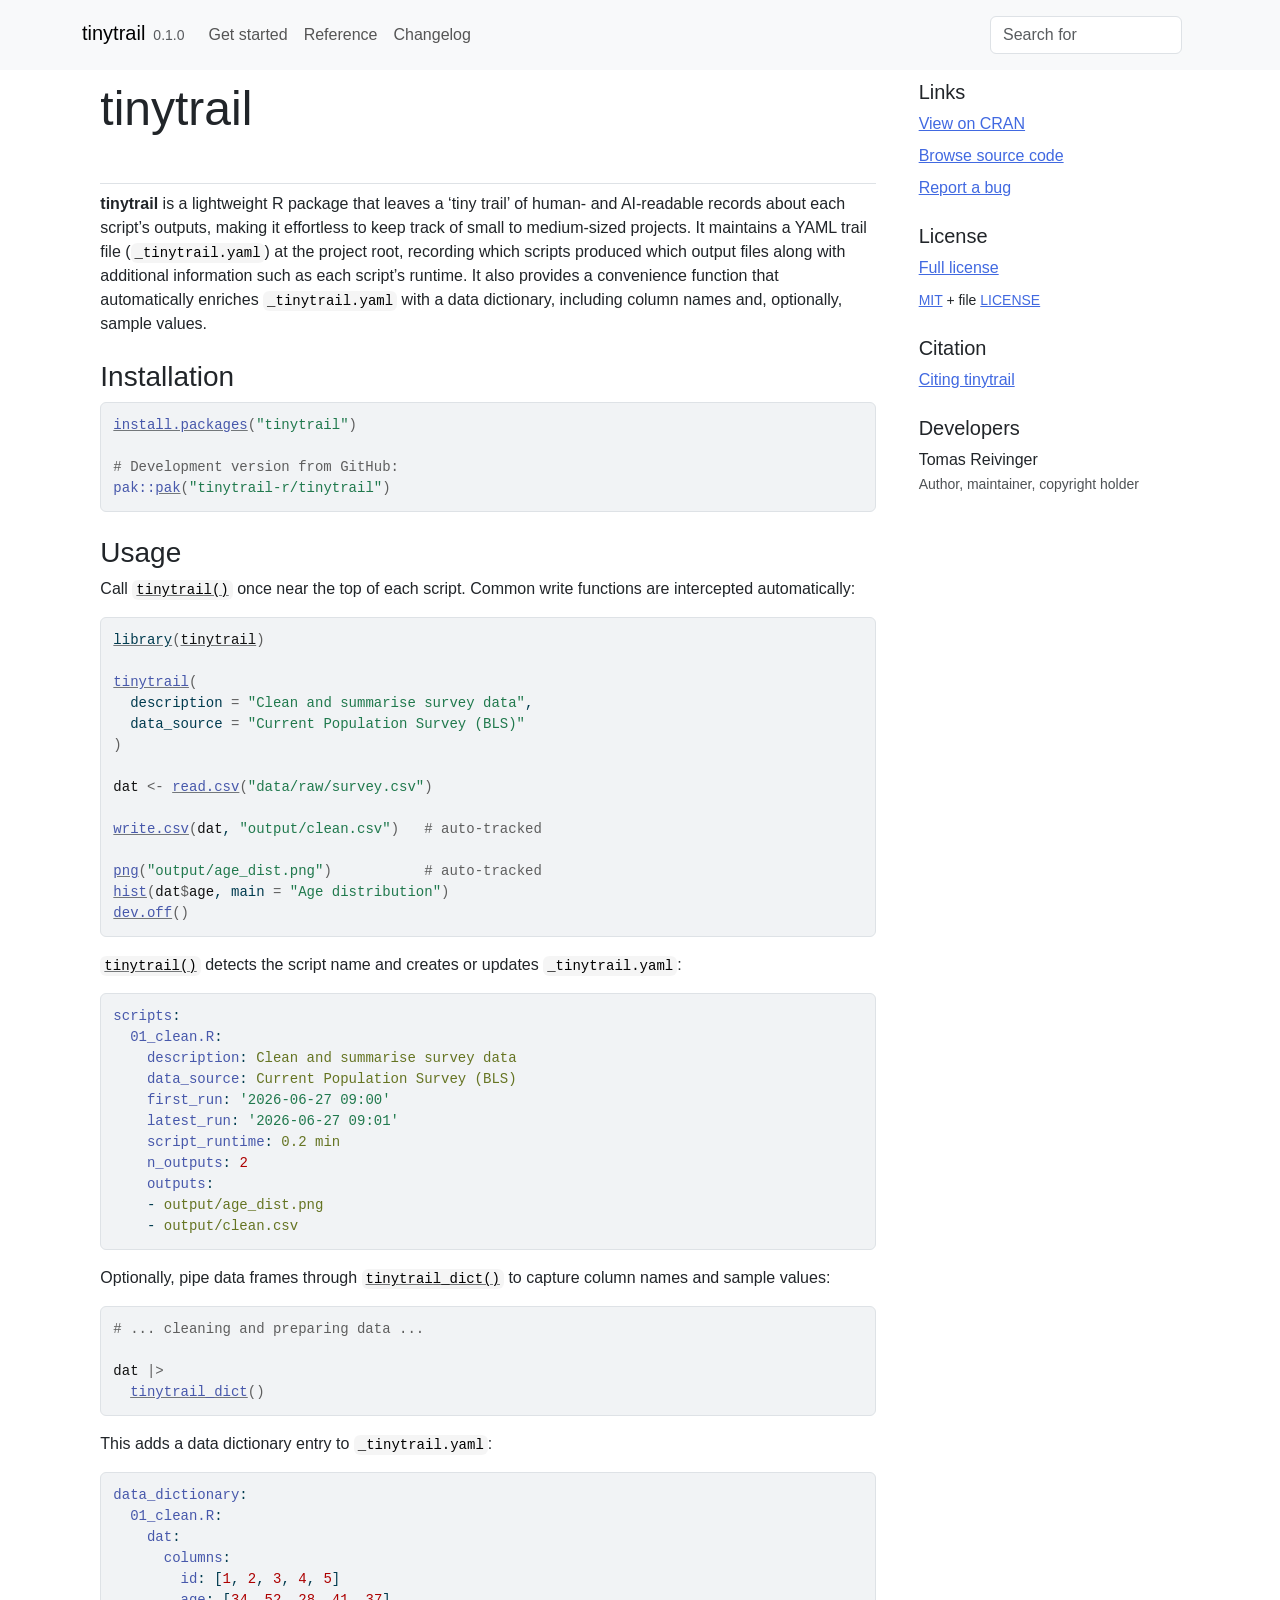
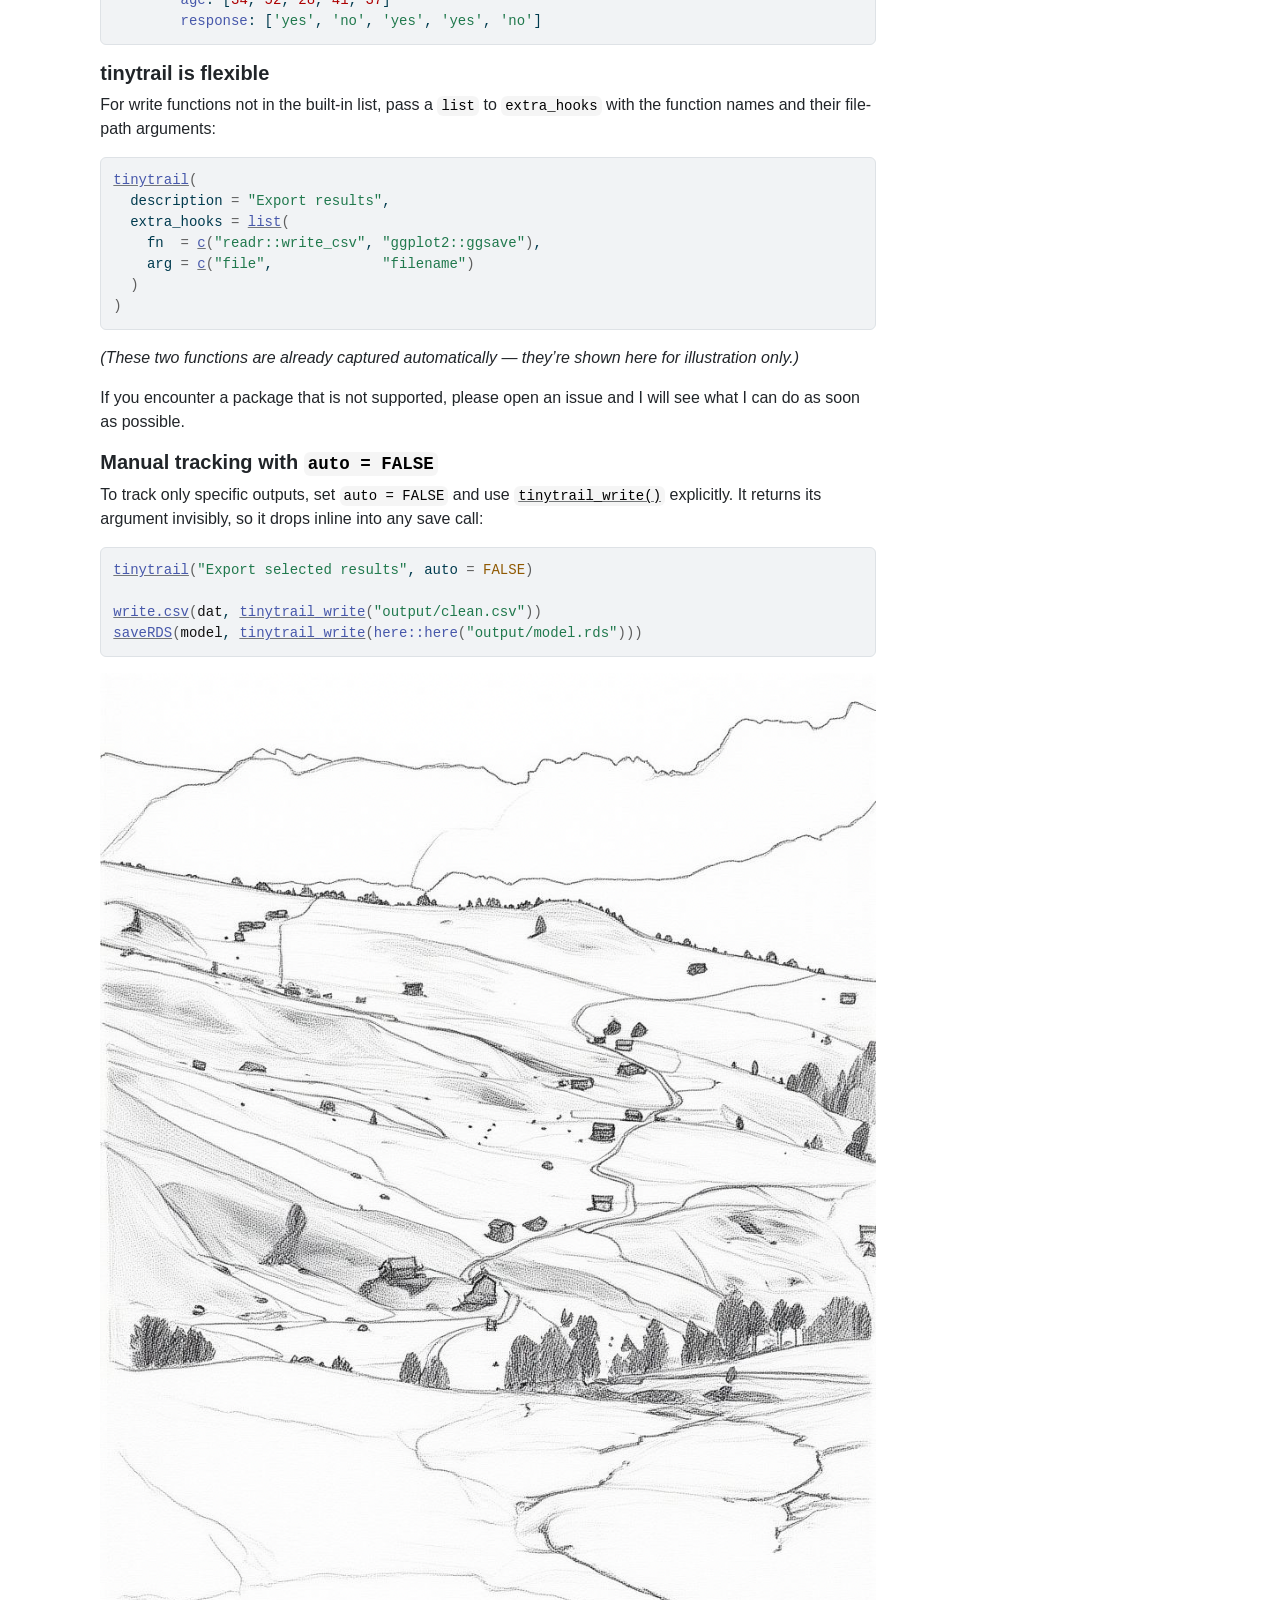
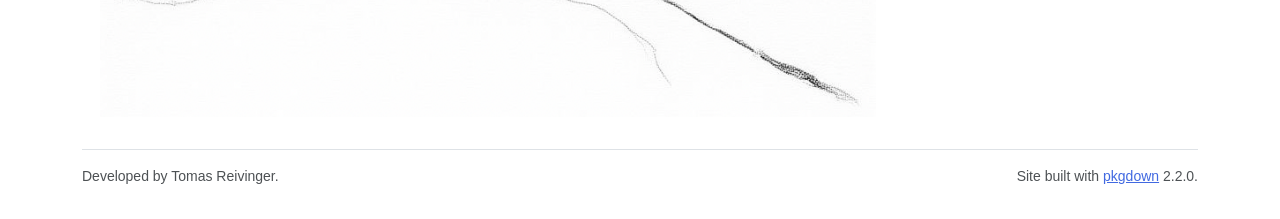
==== index.html @ 233bcb3a "Deploying to gh-pages from @ tinytrail-r/tinytrail@dd37c98207682bc362160672e041e1a75ea6ba52 🚀" ====
<!DOCTYPE html>
<!-- Generated by pkgdown: do not edit by hand --><html lang="en-US">
<head>
<meta http-equiv="Content-Type" content="text/html; charset=UTF-8">
<meta charset="utf-8">
<meta http-equiv="X-UA-Compatible" content="IE=edge">
<meta name="viewport" content="width=device-width, initial-scale=1, shrink-to-fit=no">
<title>Lightweight Auto-Updating Project Tracker and Data Dictionary • tinytrail</title>
<script src="deps/jquery-3.6.0/jquery-3.6.0.min.js"></script><meta name="viewport" content="width=device-width, initial-scale=1, shrink-to-fit=no">
<link href="deps/bootstrap-5.3.8/bootstrap.min.css" rel="stylesheet">
<script src="deps/bootstrap-5.3.8/bootstrap.bundle.min.js"></script><link href="deps/font-awesome-6.5.2/css/all.min.css" rel="stylesheet">
<link href="deps/font-awesome-6.5.2/css/v4-shims.min.css" rel="stylesheet">
<script src="deps/headroom-0.11.0/headroom.min.js"></script><script src="deps/headroom-0.11.0/jQuery.headroom.min.js"></script><script src="deps/bootstrap-toc-1.0.1/bootstrap-toc.min.js"></script><script src="deps/clipboard.js-2.0.11/clipboard.min.js"></script><script src="deps/search-1.0.0/autocomplete.jquery.min.js"></script><script src="deps/search-1.0.0/fuse.min.js"></script><script src="deps/search-1.0.0/mark.min.js"></script><!-- pkgdown --><script src="pkgdown.js"></script><meta property="og:title" content="Lightweight Auto-Updating Project Tracker and Data Dictionary">
<meta name="description" content="Once initialized, the package leaves a tiny trail of human- and AI-readable text that makes it effortless to keep track of small to medium-sized projects. The package is lightweight (hence tiny) and maintains a YAML trail file recording which scripts produced which output files. Call tinytrail() once at the top of each script to record metadata, wrap any save call with tinytrail_write() to log the output path, and optionally use tinytrail_dict() to capture a data dictionary for each input data frame.">
<meta property="og:description" content="Once initialized, the package leaves a tiny trail of human- and AI-readable text that makes it effortless to keep track of small to medium-sized projects. The package is lightweight (hence tiny) and maintains a YAML trail file recording which scripts produced which output files. Call tinytrail() once at the top of each script to record metadata, wrap any save call with tinytrail_write() to log the output path, and optionally use tinytrail_dict() to capture a data dictionary for each input data frame.">
</head>
<body>
    <a href="#main" class="visually-hidden-focusable">Skip to contents</a>


    <nav class="navbar navbar-expand-lg fixed-top bg-body-tertiary" data-bs-theme="light" aria-label="Site navigation"><div class="container">

    <a class="navbar-brand me-2" href="index.html">tinytrail</a>

    <small class="nav-text text-muted me-auto" data-bs-toggle="tooltip" data-bs-placement="bottom" title="">0.1.0</small>


    <button class="navbar-toggler" type="button" data-bs-toggle="collapse" data-bs-target="#navbar" aria-controls="navbar" aria-expanded="false" aria-label="Toggle navigation">
      <span class="navbar-toggler-icon"></span>
    </button>

    <div id="navbar" class="collapse navbar-collapse ms-3">
      <ul class="navbar-nav me-auto">
<li class="nav-item"><a class="nav-link" href="articles/tinytrail.html">Get started</a></li>
<li class="nav-item"><a class="nav-link" href="reference/index.html">Reference</a></li>
<li class="nav-item"><a class="nav-link" href="news/index.html">Changelog</a></li>
      </ul>
<ul class="navbar-nav">
<li class="nav-item"><form class="form-inline" role="search">
 <input class="form-control" type="search" name="search-input" id="search-input" autocomplete="off" aria-label="Search site" placeholder="Search for" data-search-index="search.json">
</form></li>
<li class="nav-item"><a class="external-link nav-link" href="https://github.com/tinytrail-r/tinytrail/" aria-label="GitHub"><span class="fa fab fa-github fa-lg"></span></a></li>
      </ul>
</div>


  </div>
</nav><div class="container template-home">
<div class="row">
  <main id="main" class="col-md-9"><div class="section level1">
<div class="page-header"><h1 id="tinytrail">tinytrail<a class="anchor" aria-label="anchor" href="#tinytrail"></a>
</h1></div>
<p><strong>tinytrail</strong> is a lightweight R package that leaves a ‘tiny trail’ of human- and AI-readable records about each script’s outputs, making it effortless to keep track of small to medium-sized projects. It maintains a YAML trail file (<code>_tinytrail.yaml</code>) at the project root, recording which scripts produced which output files along with additional information such as each script’s runtime. It also provides a convenience function that automatically enriches <code>_tinytrail.yaml</code> with a data dictionary, including column names and, optionally, sample values.</p>
<div class="section level2">
<h2 id="installation">Installation<a class="anchor" aria-label="anchor" href="#installation"></a>
</h2>
<div class="sourceCode" id="cb1"><pre class="downlit sourceCode r">
<code class="sourceCode R"><span><span class="fu"><a href="https://rdrr.io/r/utils/install.packages.html" class="external-link">install.packages</a></span><span class="op">(</span><span class="st">"tinytrail"</span><span class="op">)</span></span>
<span></span>
<span><span class="co"># Development version from GitHub:</span></span>
<span><span class="fu">pak</span><span class="fu">::</span><span class="fu"><a href="https://pak.r-lib.org/reference/pak.html" class="external-link">pak</a></span><span class="op">(</span><span class="st">"tinytrail-r/tinytrail"</span><span class="op">)</span></span></code></pre></div>
</div>
<div class="section level2">
<h2 id="usage">Usage<a class="anchor" aria-label="anchor" href="#usage"></a>
</h2>
<p>Call <code><a href="reference/tinytrail.html">tinytrail()</a></code> once near the top of each script. Common write functions are intercepted automatically:</p>
<div class="sourceCode" id="cb2"><pre class="downlit sourceCode r">
<code class="sourceCode R"><span><span class="kw"><a href="https://rdrr.io/r/base/library.html" class="external-link">library</a></span><span class="op">(</span><span class="va"><a href="https://github.com/tinytrail-r/tinytrail" class="external-link">tinytrail</a></span><span class="op">)</span></span>
<span></span>
<span><span class="fu"><a href="reference/tinytrail.html">tinytrail</a></span><span class="op">(</span></span>
<span>  description <span class="op">=</span> <span class="st">"Clean and summarise survey data"</span>,</span>
<span>  data_source <span class="op">=</span> <span class="st">"Current Population Survey (BLS)"</span></span>
<span><span class="op">)</span></span>
<span></span>
<span><span class="va">dat</span> <span class="op">&lt;-</span> <span class="fu"><a href="https://rdrr.io/r/utils/read.table.html" class="external-link">read.csv</a></span><span class="op">(</span><span class="st">"data/raw/survey.csv"</span><span class="op">)</span></span>
<span></span>
<span><span class="fu"><a href="https://rdrr.io/r/utils/write.table.html" class="external-link">write.csv</a></span><span class="op">(</span><span class="va">dat</span>, <span class="st">"output/clean.csv"</span><span class="op">)</span>   <span class="co"># auto-tracked</span></span>
<span></span>
<span><span class="fu"><a href="https://rdrr.io/r/grDevices/png.html" class="external-link">png</a></span><span class="op">(</span><span class="st">"output/age_dist.png"</span><span class="op">)</span>           <span class="co"># auto-tracked</span></span>
<span><span class="fu"><a href="https://rdrr.io/r/graphics/hist.html" class="external-link">hist</a></span><span class="op">(</span><span class="va">dat</span><span class="op">$</span><span class="va">age</span>, main <span class="op">=</span> <span class="st">"Age distribution"</span><span class="op">)</span></span>
<span><span class="fu"><a href="https://rdrr.io/r/grDevices/dev.html" class="external-link">dev.off</a></span><span class="op">(</span><span class="op">)</span></span></code></pre></div>
<p><code><a href="reference/tinytrail.html">tinytrail()</a></code> detects the script name and creates or updates <code>_tinytrail.yaml</code>:</p>
<div class="sourceCode" id="cb3"><pre class="sourceCode yaml"><code class="sourceCode yaml"><span id="cb3-1"><a href="#cb3-1" tabindex="-1"></a><span class="fu">scripts</span><span class="kw">:</span></span>
<span id="cb3-2"><a href="#cb3-2" tabindex="-1"></a><span class="at">  </span><span class="fu">01_clean.R</span><span class="kw">:</span></span>
<span id="cb3-3"><a href="#cb3-3" tabindex="-1"></a><span class="at">    </span><span class="fu">description</span><span class="kw">:</span><span class="at"> Clean and summarise survey data</span></span>
<span id="cb3-4"><a href="#cb3-4" tabindex="-1"></a><span class="at">    </span><span class="fu">data_source</span><span class="kw">:</span><span class="at"> Current Population Survey (BLS)</span></span>
<span id="cb3-5"><a href="#cb3-5" tabindex="-1"></a><span class="at">    </span><span class="fu">first_run</span><span class="kw">:</span><span class="at"> </span><span class="st">'2026-06-27 09:00'</span></span>
<span id="cb3-6"><a href="#cb3-6" tabindex="-1"></a><span class="at">    </span><span class="fu">latest_run</span><span class="kw">:</span><span class="at"> </span><span class="st">'2026-06-27 09:01'</span></span>
<span id="cb3-7"><a href="#cb3-7" tabindex="-1"></a><span class="at">    </span><span class="fu">script_runtime</span><span class="kw">:</span><span class="at"> 0.2 min</span></span>
<span id="cb3-8"><a href="#cb3-8" tabindex="-1"></a><span class="at">    </span><span class="fu">n_outputs</span><span class="kw">:</span><span class="at"> </span><span class="dv">2</span></span>
<span id="cb3-9"><a href="#cb3-9" tabindex="-1"></a><span class="at">    </span><span class="fu">outputs</span><span class="kw">:</span></span>
<span id="cb3-10"><a href="#cb3-10" tabindex="-1"></a><span class="at">    </span><span class="kw">-</span><span class="at"> output/age_dist.png</span></span>
<span id="cb3-11"><a href="#cb3-11" tabindex="-1"></a><span class="at">    </span><span class="kw">-</span><span class="at"> output/clean.csv</span></span></code></pre></div>
<p>Optionally, pipe data frames through <code><a href="reference/tinytrail_dict.html">tinytrail_dict()</a></code> to capture column names and sample values:</p>
<div class="sourceCode" id="cb4"><pre class="downlit sourceCode r">
<code class="sourceCode R"><span><span class="co"># ... cleaning and preparing data ...</span></span>
<span></span>
<span><span class="va">dat</span> <span class="op">|&gt;</span></span>
<span>  <span class="fu"><a href="reference/tinytrail_dict.html">tinytrail_dict</a></span><span class="op">(</span><span class="op">)</span></span></code></pre></div>
<p>This adds a data dictionary entry to <code>_tinytrail.yaml</code>:</p>
<div class="sourceCode" id="cb5"><pre class="sourceCode yaml"><code class="sourceCode yaml"><span id="cb5-1"><a href="#cb5-1" tabindex="-1"></a><span class="fu">data_dictionary</span><span class="kw">:</span></span>
<span id="cb5-2"><a href="#cb5-2" tabindex="-1"></a><span class="at">  </span><span class="fu">01_clean.R</span><span class="kw">:</span></span>
<span id="cb5-3"><a href="#cb5-3" tabindex="-1"></a><span class="at">    </span><span class="fu">dat</span><span class="kw">:</span></span>
<span id="cb5-4"><a href="#cb5-4" tabindex="-1"></a><span class="at">      </span><span class="fu">columns</span><span class="kw">:</span></span>
<span id="cb5-5"><a href="#cb5-5" tabindex="-1"></a><span class="at">        </span><span class="fu">id</span><span class="kw">:</span><span class="at"> </span><span class="kw">[</span><span class="dv">1</span><span class="kw">,</span><span class="at"> </span><span class="dv">2</span><span class="kw">,</span><span class="at"> </span><span class="dv">3</span><span class="kw">,</span><span class="at"> </span><span class="dv">4</span><span class="kw">,</span><span class="at"> </span><span class="dv">5</span><span class="kw">]</span></span>
<span id="cb5-6"><a href="#cb5-6" tabindex="-1"></a><span class="at">        </span><span class="fu">age</span><span class="kw">:</span><span class="at"> </span><span class="kw">[</span><span class="dv">34</span><span class="kw">,</span><span class="at"> </span><span class="dv">52</span><span class="kw">,</span><span class="at"> </span><span class="dv">28</span><span class="kw">,</span><span class="at"> </span><span class="dv">41</span><span class="kw">,</span><span class="at"> </span><span class="dv">37</span><span class="kw">]</span></span>
<span id="cb5-7"><a href="#cb5-7" tabindex="-1"></a><span class="at">        </span><span class="fu">response</span><span class="kw">:</span><span class="at"> </span><span class="kw">[</span><span class="st">'yes'</span><span class="kw">,</span><span class="at"> </span><span class="st">'no'</span><span class="kw">,</span><span class="at"> </span><span class="st">'yes'</span><span class="kw">,</span><span class="at"> </span><span class="st">'yes'</span><span class="kw">,</span><span class="at"> </span><span class="st">'no'</span><span class="kw">]</span></span></code></pre></div>
<div class="section level3">
<h3 id="tinytrail-is-flexible">tinytrail is flexible<a class="anchor" aria-label="anchor" href="#tinytrail-is-flexible"></a>
</h3>
<p>For write functions not in the built-in list, pass a <code>list</code> to <code>extra_hooks</code> with the function names and their file-path arguments:</p>
<div class="sourceCode" id="cb6"><pre class="downlit sourceCode r">
<code class="sourceCode R"><span><span class="fu"><a href="reference/tinytrail.html">tinytrail</a></span><span class="op">(</span></span>
<span>  description <span class="op">=</span> <span class="st">"Export results"</span>,</span>
<span>  extra_hooks <span class="op">=</span> <span class="fu"><a href="https://rdrr.io/r/base/list.html" class="external-link">list</a></span><span class="op">(</span></span>
<span>    fn  <span class="op">=</span> <span class="fu"><a href="https://rdrr.io/r/base/c.html" class="external-link">c</a></span><span class="op">(</span><span class="st">"readr::write_csv"</span>, <span class="st">"ggplot2::ggsave"</span><span class="op">)</span>,</span>
<span>    arg <span class="op">=</span> <span class="fu"><a href="https://rdrr.io/r/base/c.html" class="external-link">c</a></span><span class="op">(</span><span class="st">"file"</span>,             <span class="st">"filename"</span><span class="op">)</span></span>
<span>  <span class="op">)</span></span>
<span><span class="op">)</span></span></code></pre></div>
<p><em>(These two functions are already captured automatically — they’re shown here for illustration only.)</em></p>
<p>If you encounter a package that is not supported, please open an issue and I will see what I can do as soon as possible.</p>
</div>
<div class="section level3">
<h3 id="manual-tracking-with-auto--false">Manual tracking with <code>auto = FALSE</code>
<a class="anchor" aria-label="anchor" href="#manual-tracking-with-auto--false"></a>
</h3>
<p>To track only specific outputs, set <code>auto = FALSE</code> and use <code><a href="reference/tinytrail_write.html">tinytrail_write()</a></code> explicitly. It returns its argument invisibly, so it drops inline into any save call:</p>
<div class="sourceCode" id="cb7"><pre class="downlit sourceCode r">
<code class="sourceCode R"><span><span class="fu"><a href="reference/tinytrail.html">tinytrail</a></span><span class="op">(</span><span class="st">"Export selected results"</span>, auto <span class="op">=</span> <span class="cn">FALSE</span><span class="op">)</span></span>
<span></span>
<span><span class="fu"><a href="https://rdrr.io/r/utils/write.table.html" class="external-link">write.csv</a></span><span class="op">(</span><span class="va">dat</span>, <span class="fu"><a href="reference/tinytrail_write.html">tinytrail_write</a></span><span class="op">(</span><span class="st">"output/clean.csv"</span><span class="op">)</span><span class="op">)</span></span>
<span><span class="fu"><a href="https://rdrr.io/r/base/readRDS.html" class="external-link">saveRDS</a></span><span class="op">(</span><span class="va">model</span>, <span class="fu"><a href="reference/tinytrail_write.html">tinytrail_write</a></span><span class="op">(</span><span class="fu">here</span><span class="fu">::</span><span class="fu">here</span><span class="op">(</span><span class="st">"output/model.rds"</span><span class="op">)</span><span class="op">)</span><span class="op">)</span></span></code></pre></div>
<p><img src="reference/figures/trail_sketch.png" width="100%" alt="A pencil sketch of an alpine landscape with winding trails"></p>
</div>
</div>
</div>
  </main><aside class="col-md-3"><div class="links">
<h2 data-toc-skip>Links</h2>
<ul class="list-unstyled">
<li><a href="https://cloud.r-project.org/package=tinytrail" class="external-link">View on CRAN</a></li>
<li><a href="https://github.com/tinytrail-r/tinytrail/" class="external-link">Browse source code</a></li>
<li><a href="https://github.com/tinytrail-r/tinytrail/issues" class="external-link">Report a bug</a></li>
</ul>
</div>

<div class="license">
<h2 data-toc-skip>License</h2>
<ul class="list-unstyled">
<li><a href="LICENSE.html">Full license</a></li>
<li><small><a href="https://opensource.org/licenses/mit-license.php" class="external-link">MIT</a> + file <a href="LICENSE-text.html">LICENSE</a></small></li>
</ul>
</div>


<div class="citation">
<h2 data-toc-skip>Citation</h2>
<ul class="list-unstyled">
<li><a href="authors.html#citation">Citing tinytrail</a></li>
</ul>
</div>

<div class="developers">
<h2 data-toc-skip>Developers</h2>
<ul class="list-unstyled">
<li>Tomas Reivinger <br><small class="roles"> Author, maintainer, copyright holder </small>   </li>
</ul>
</div>



  </aside>
</div>


    <footer><div class="pkgdown-footer-left">
  <p>Developed by Tomas Reivinger.</p>
</div>

<div class="pkgdown-footer-right">
  <p>Site built with <a href="https://pkgdown.r-lib.org/" class="external-link">pkgdown</a> 2.2.0.</p>
</div>

    </footer>
</div>





  </body>
</html>
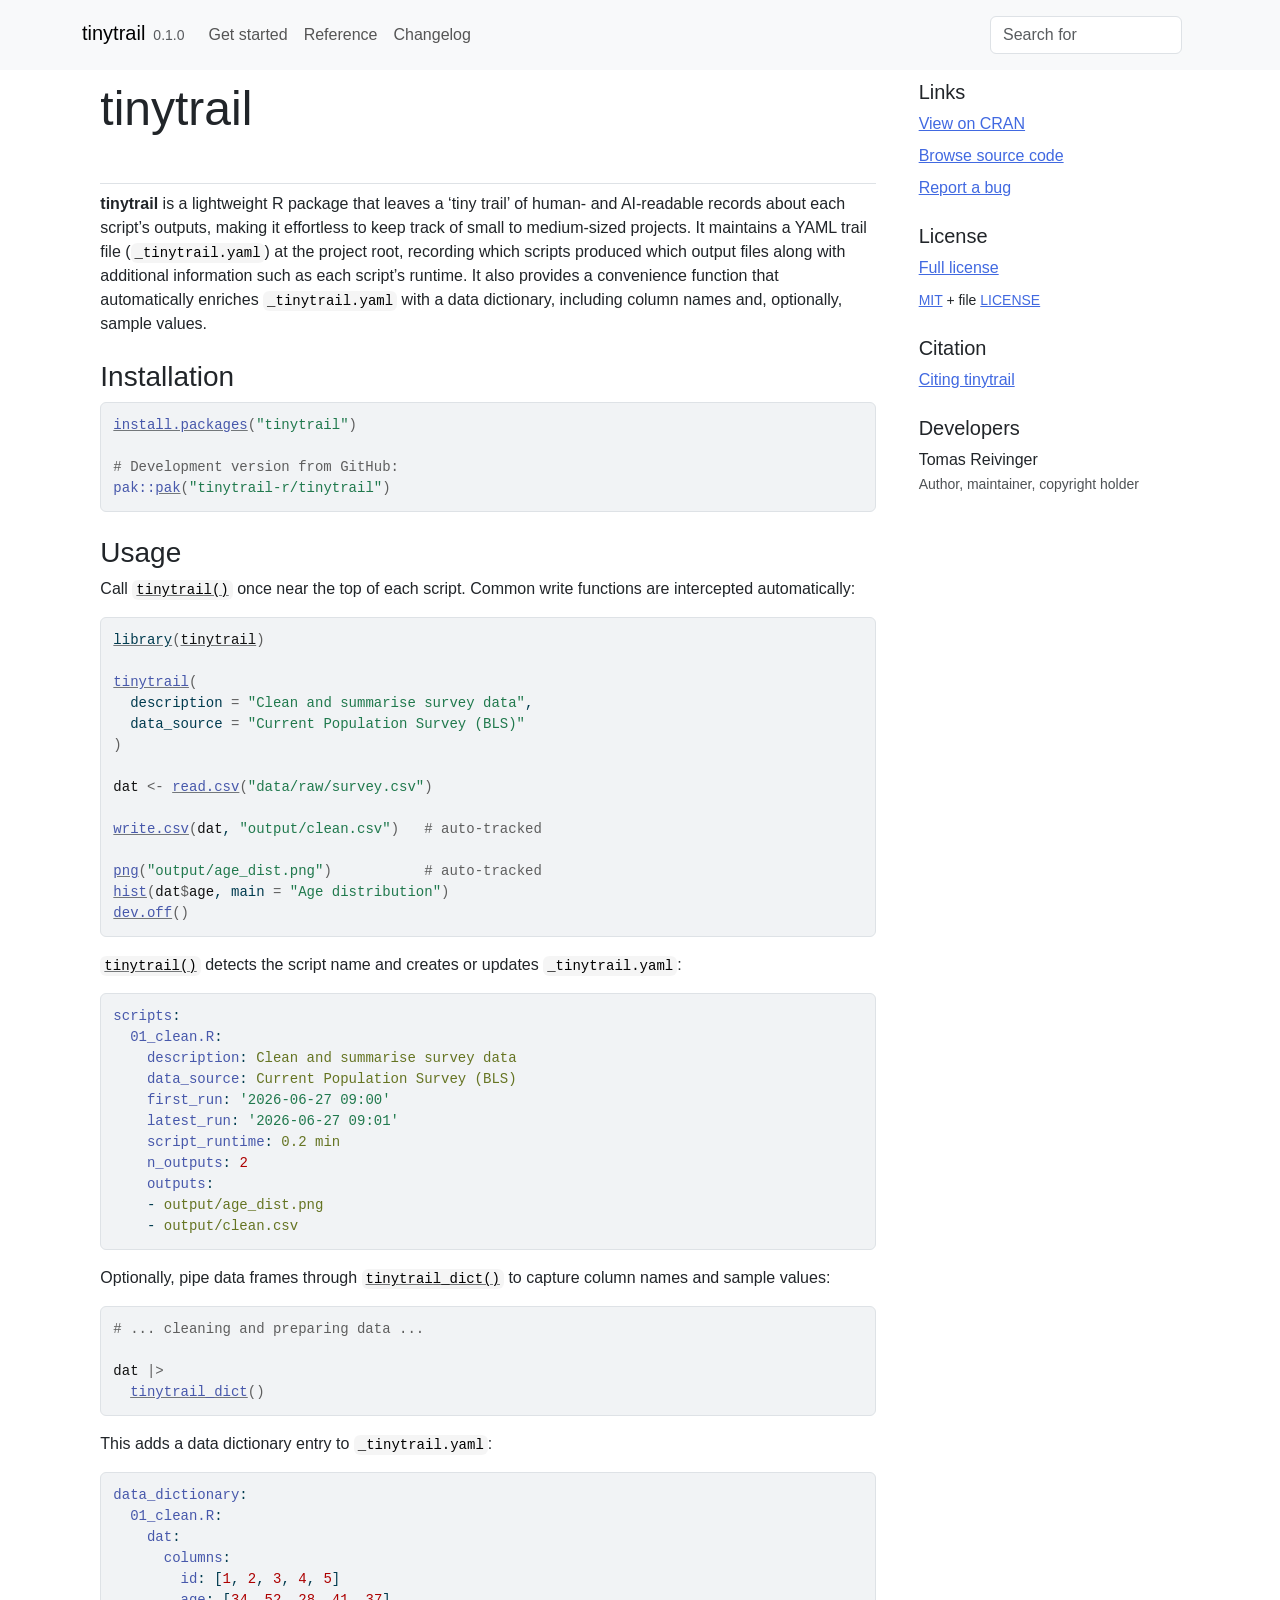
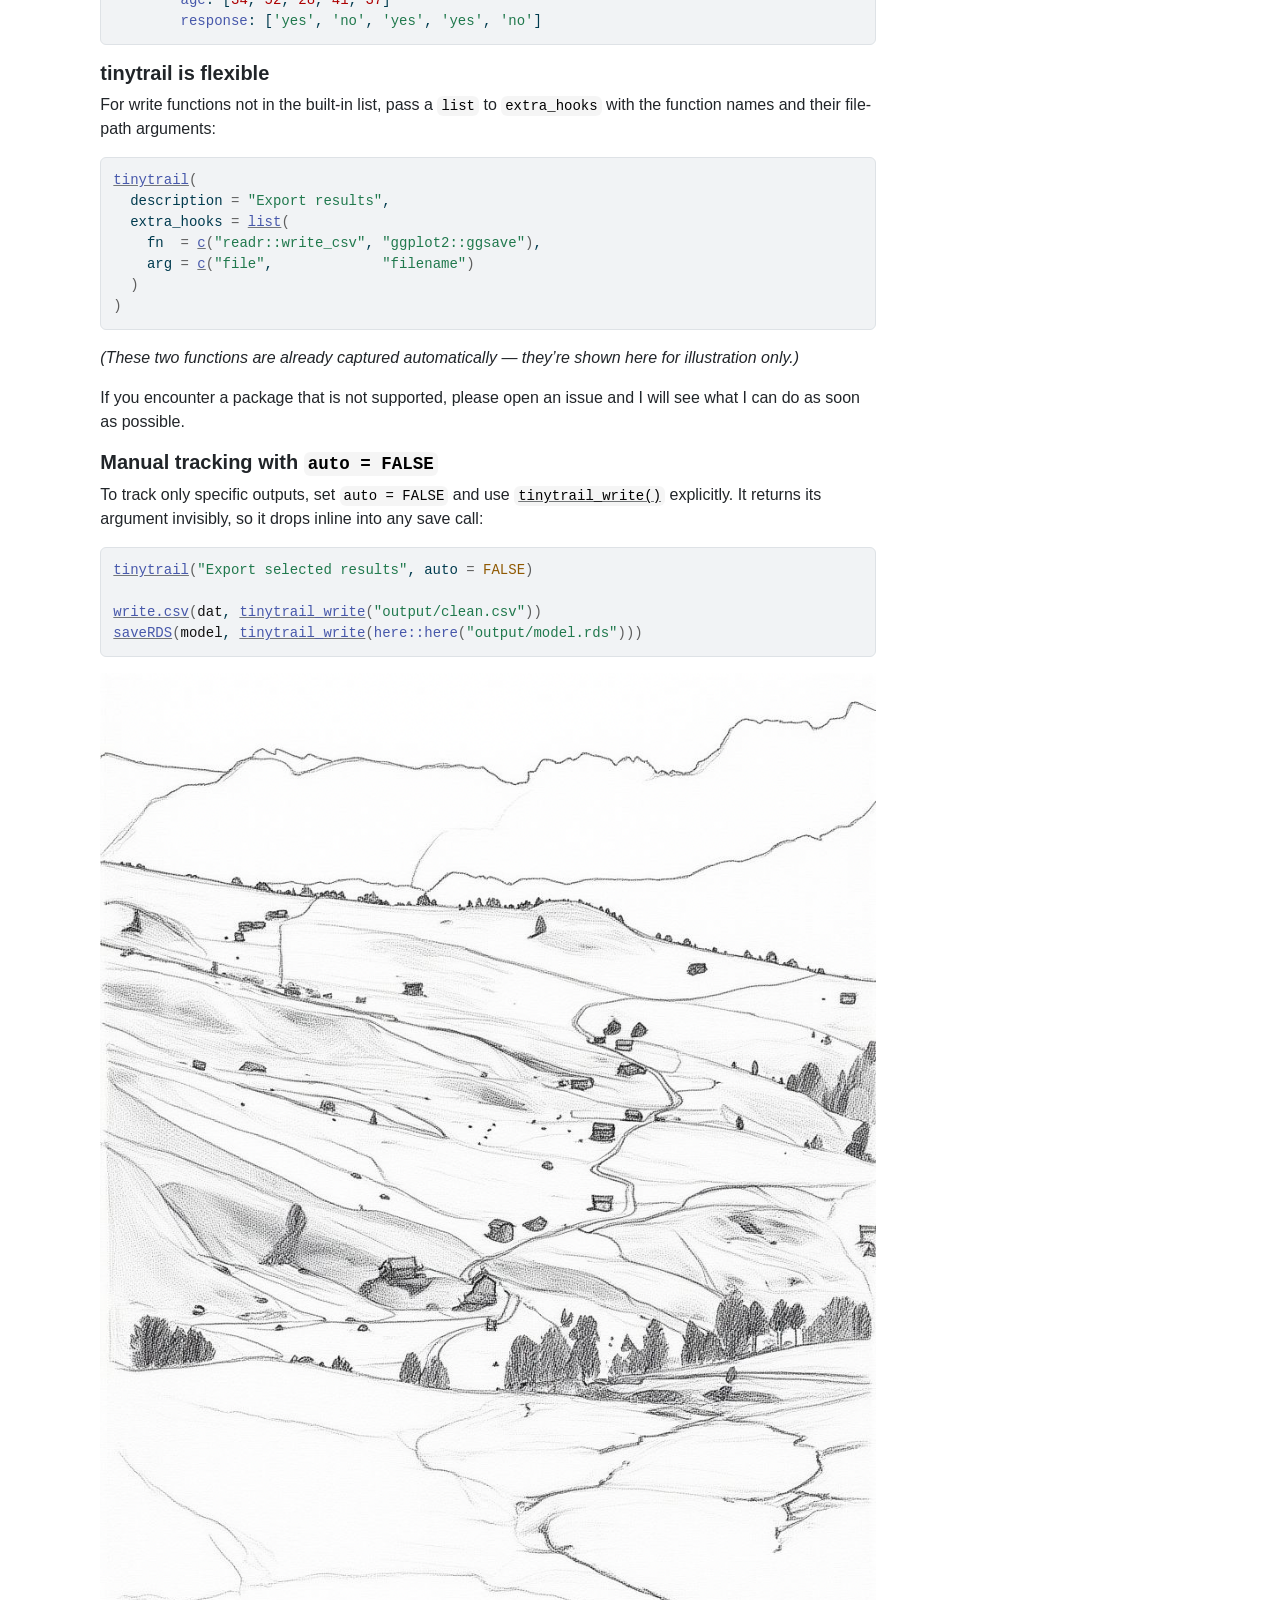
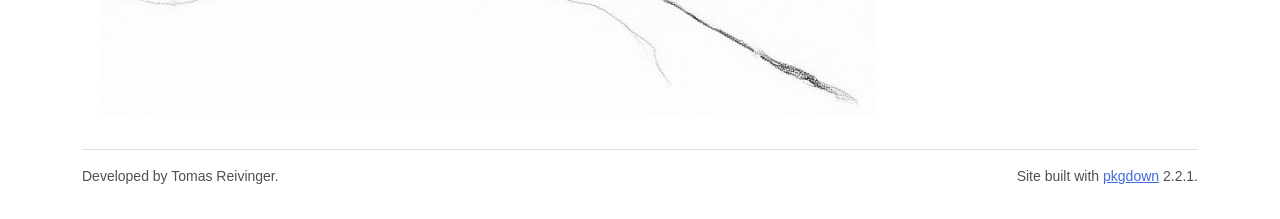
==== commit c68fc557: "Deploying to gh-pages from @ tinytrail-r/tinytrail@3bf5b1a77306041af62da0eb7f236493e9c8a2f3 🚀" ====
--- a/index.html
+++ b/index.html
@@ -177,7 +177,7 @@
 </div>
 
 <div class="pkgdown-footer-right">
-  <p>Site built with <a href="https://pkgdown.r-lib.org/" class="external-link">pkgdown</a> 2.2.0.</p>
+  <p>Site built with <a href="https://pkgdown.r-lib.org/" class="external-link">pkgdown</a> 2.2.1.</p>
 </div>
 
     </footer>
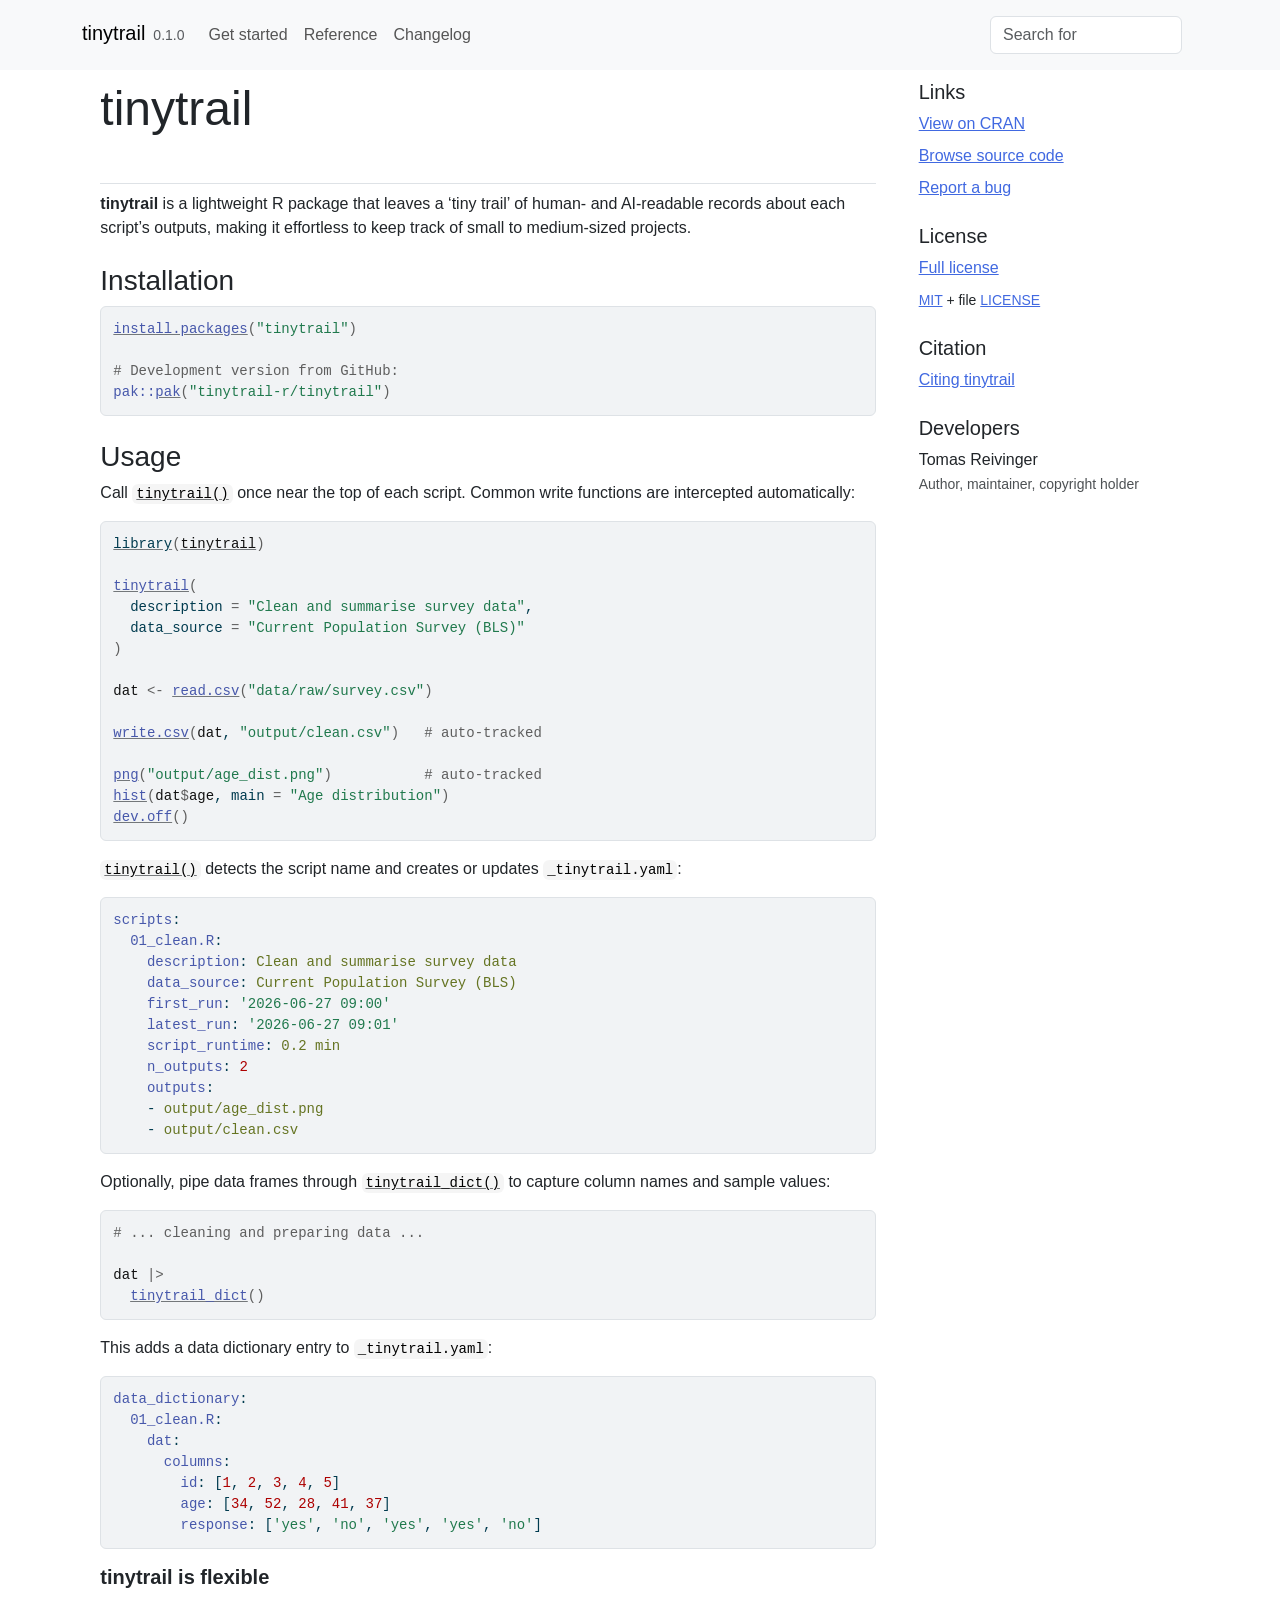
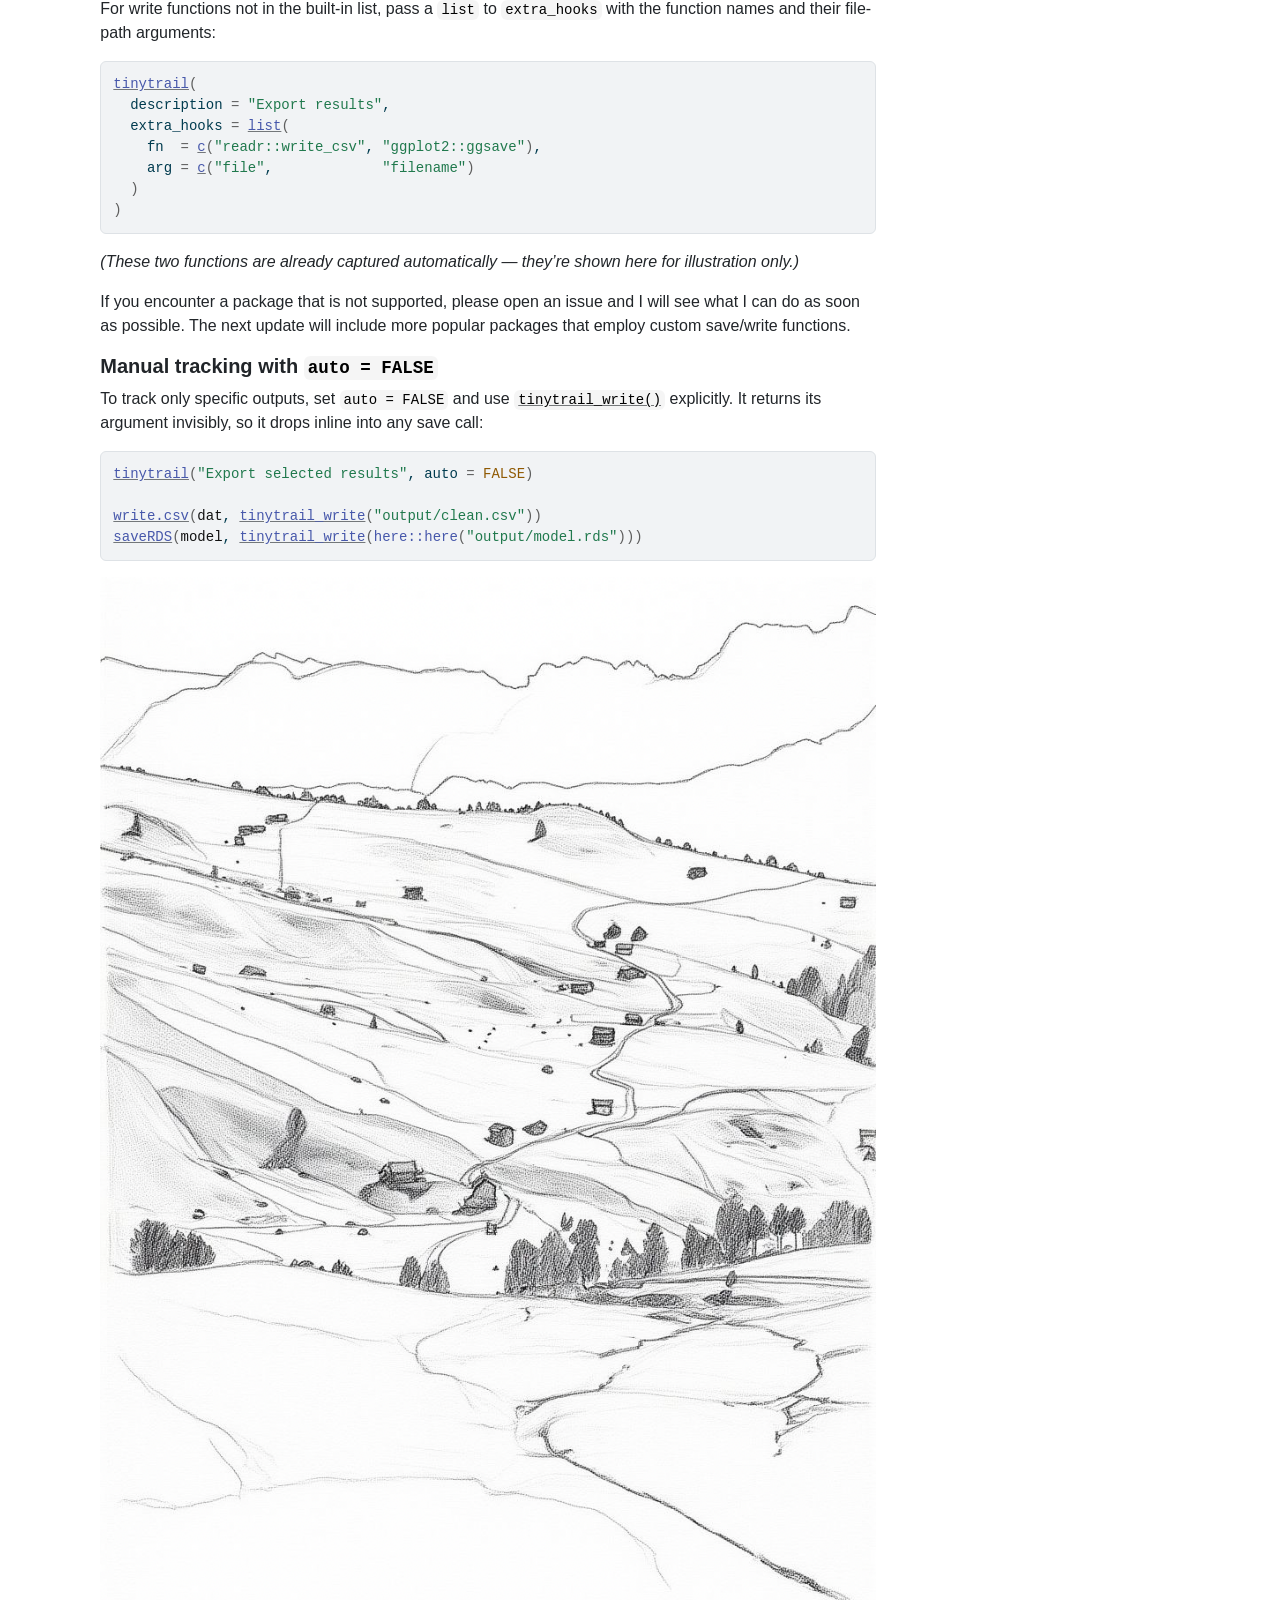
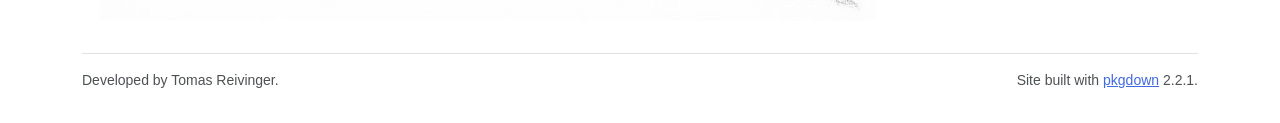
==== commit a69d0076: "Deploying to gh-pages from @ tinytrail-r/tinytrail@941ce308c96d53cad716e3d0ddb4f9d8b017d100 🚀" ====
--- a/index.html
+++ b/index.html
@@ -50,7 +50,7 @@
   <main id="main" class="col-md-9"><div class="section level1">
 <div class="page-header"><h1 id="tinytrail">tinytrail<a class="anchor" aria-label="anchor" href="#tinytrail"></a>
 </h1></div>
-<p><strong>tinytrail</strong> is a lightweight R package that leaves a ‘tiny trail’ of human- and AI-readable records about each script’s outputs, making it effortless to keep track of small to medium-sized projects. It maintains a YAML trail file (<code>_tinytrail.yaml</code>) at the project root, recording which scripts produced which output files along with additional information such as each script’s runtime. It also provides a convenience function that automatically enriches <code>_tinytrail.yaml</code> with a data dictionary, including column names and, optionally, sample values.</p>
+<p><strong>tinytrail</strong> is a lightweight R package that leaves a ‘tiny trail’ of human- and AI-readable records about each script’s outputs, making it effortless to keep track of small to medium-sized projects.</p>
 <div class="section level2">
 <h2 id="installation">Installation<a class="anchor" aria-label="anchor" href="#installation"></a>
 </h2>
@@ -118,7 +118,7 @@
 <span>  <span class="op">)</span></span>
 <span><span class="op">)</span></span></code></pre></div>
 <p><em>(These two functions are already captured automatically — they’re shown here for illustration only.)</em></p>
-<p>If you encounter a package that is not supported, please open an issue and I will see what I can do as soon as possible.</p>
+<p>If you encounter a package that is not supported, please open an issue and I will see what I can do as soon as possible. The next update will include more popular packages that employ custom save/write functions.</p>
 </div>
 <div class="section level3">
 <h3 id="manual-tracking-with-auto--false">Manual tracking with <code>auto = FALSE</code>
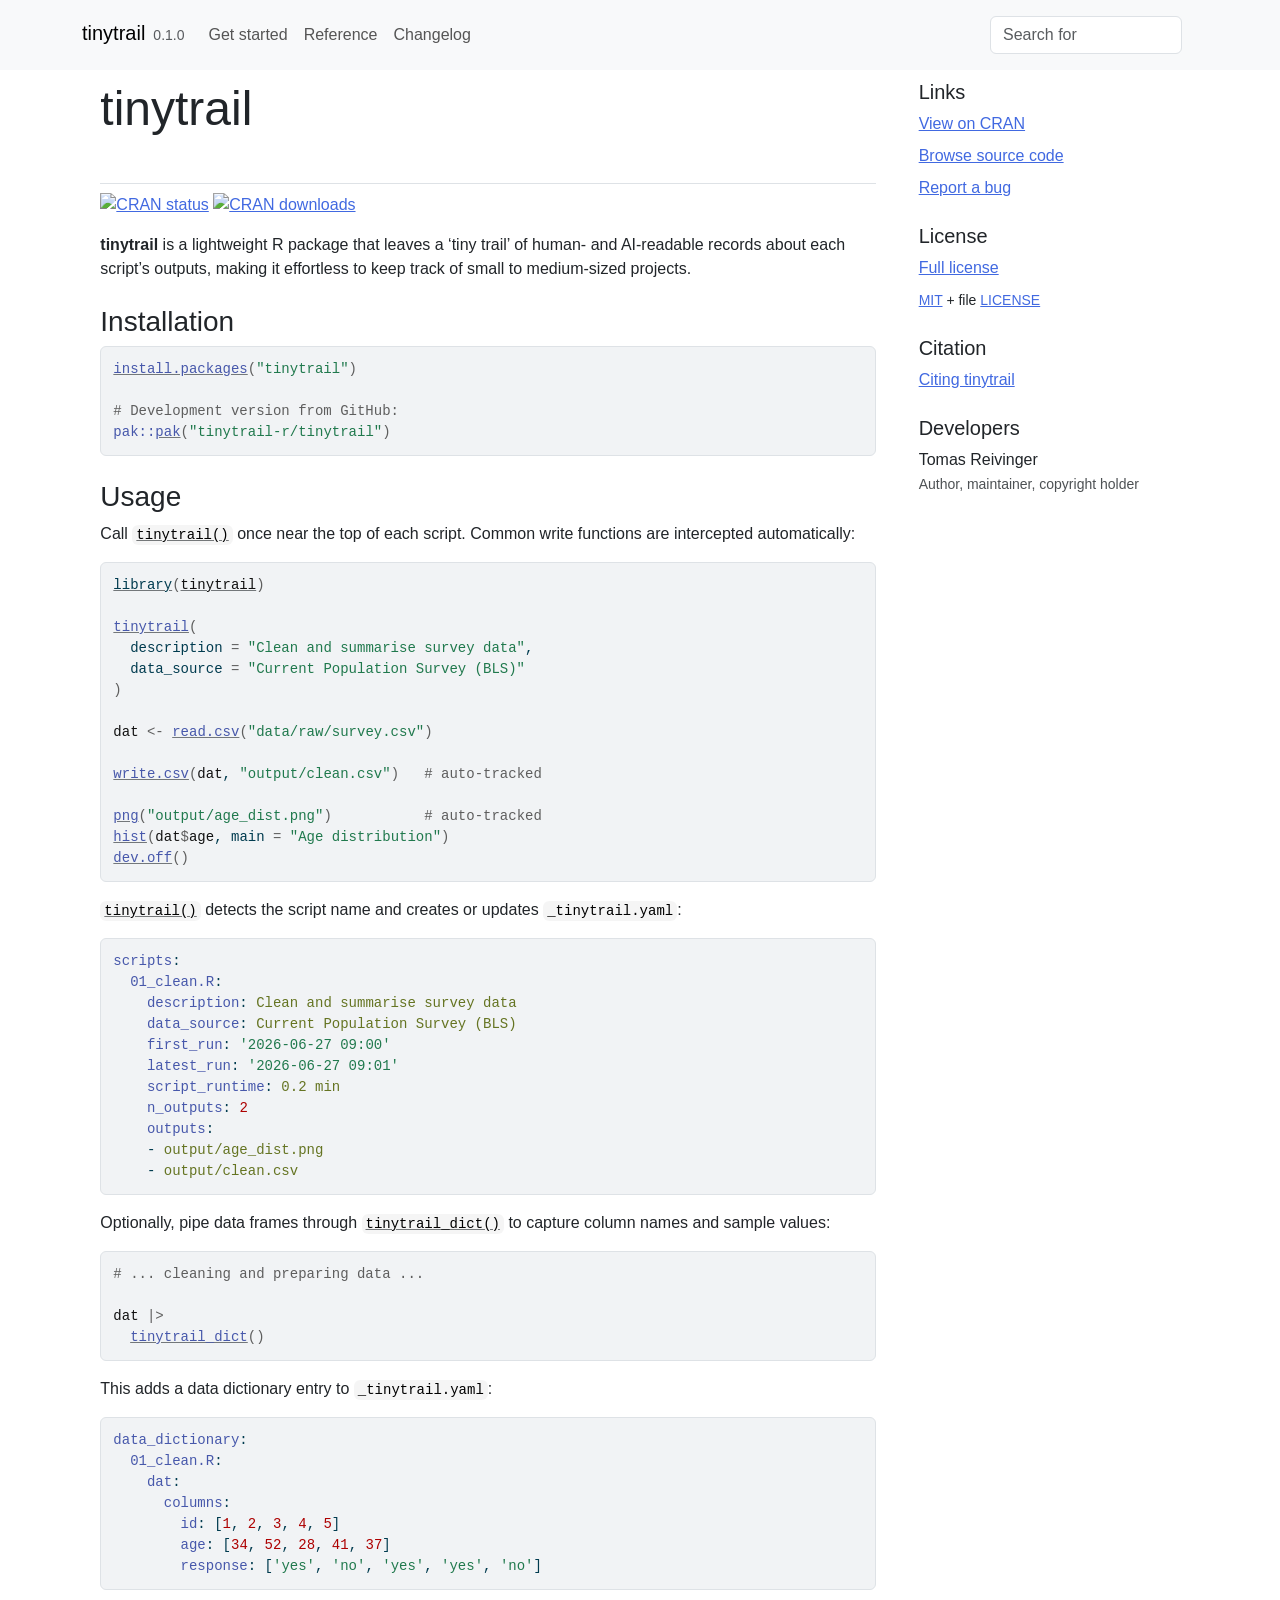
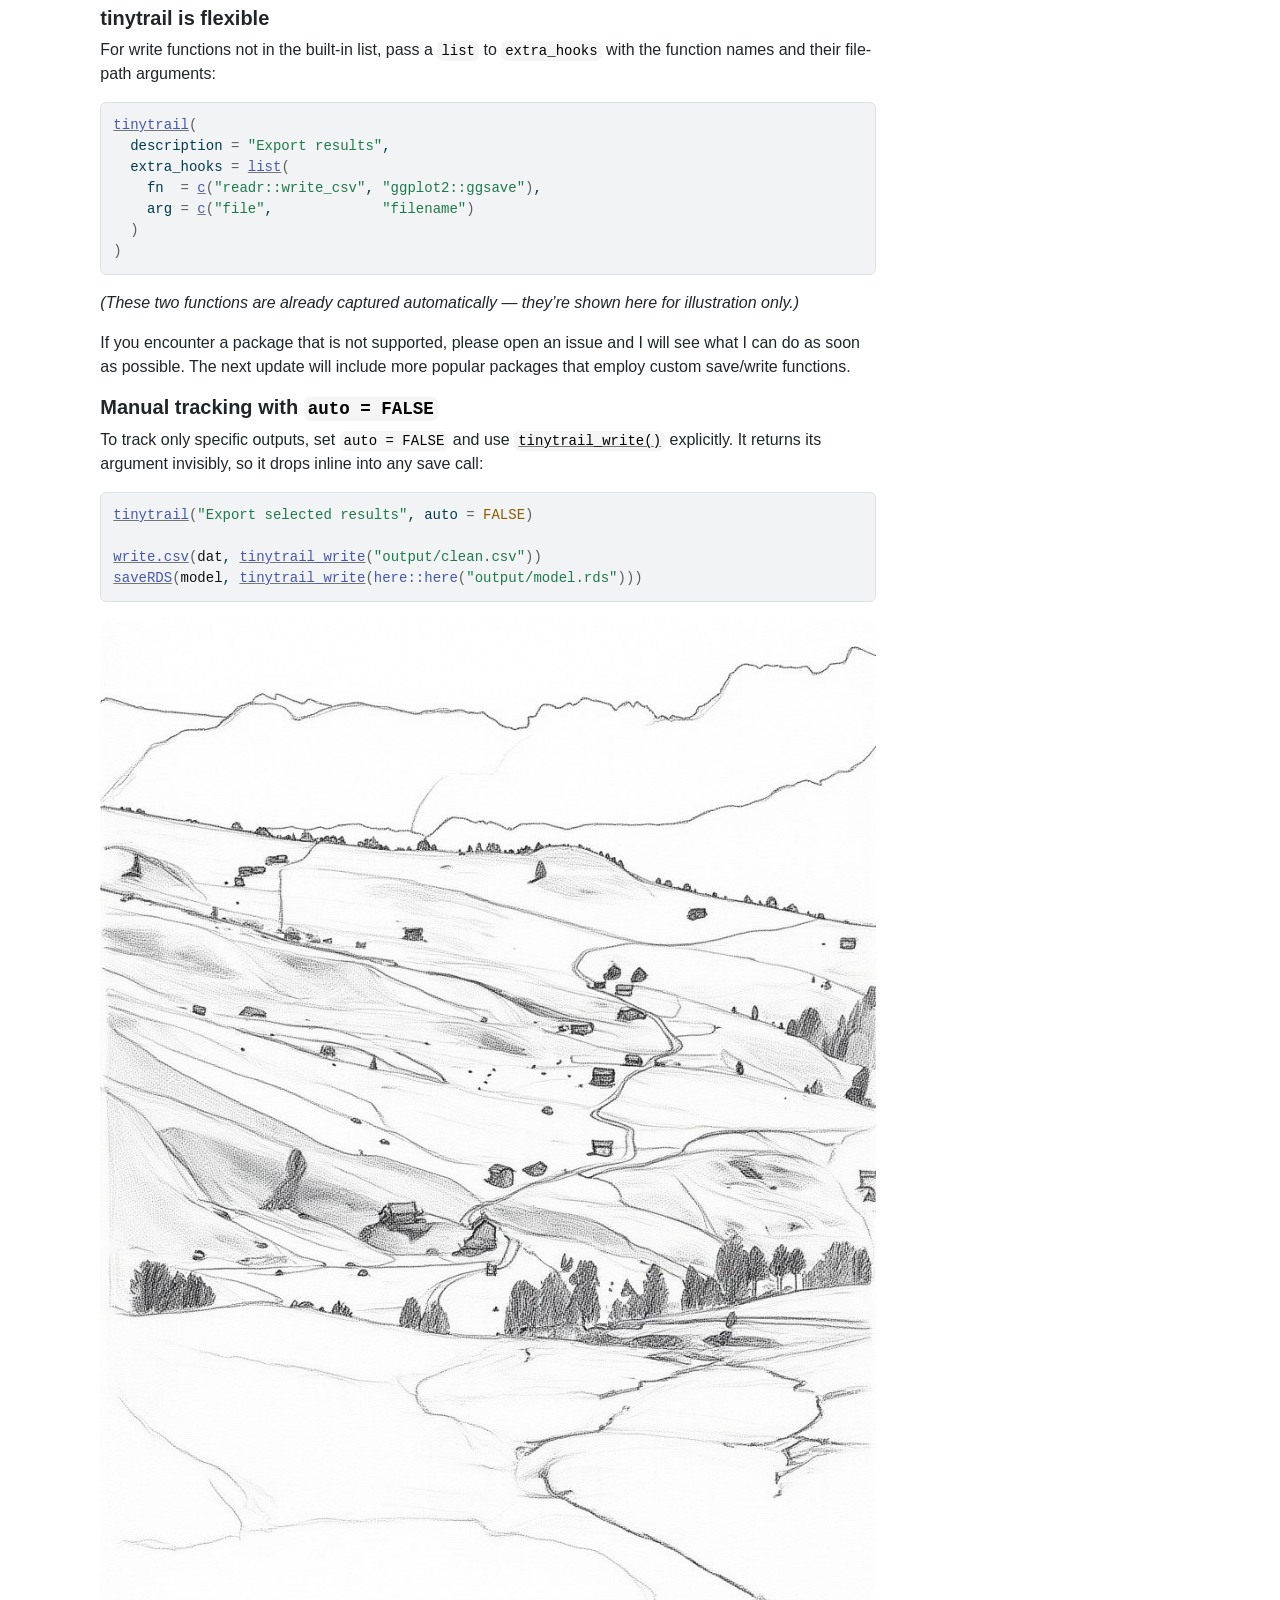
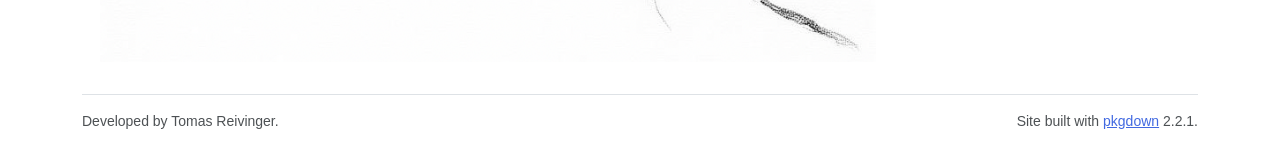
==== commit e91a6361: "Deploying to gh-pages from @ tinytrail-r/tinytrail@c2e079f90b51a46088cc0220fc5a9c8cdc897c0a 🚀" ====
--- a/index.html
+++ b/index.html
@@ -50,6 +50,7 @@
   <main id="main" class="col-md-9"><div class="section level1">
 <div class="page-header"><h1 id="tinytrail">tinytrail<a class="anchor" aria-label="anchor" href="#tinytrail"></a>
 </h1></div>
+<p><a href="https://CRAN.R-project.org/package=tinytrail" class="external-link"><img src="https://www.r-pkg.org/badges/version/tinytrail" alt="CRAN status"></a> <a href="https://cran.r-project.org/package=tinytrail" class="external-link"><img src="https://cranlogs.r-pkg.org/badges/last-week/tinytrail" alt="CRAN downloads"></a></p>
 <p><strong>tinytrail</strong> is a lightweight R package that leaves a ‘tiny trail’ of human- and AI-readable records about each script’s outputs, making it effortless to keep track of small to medium-sized projects.</p>
 <div class="section level2">
 <h2 id="installation">Installation<a class="anchor" aria-label="anchor" href="#installation"></a>
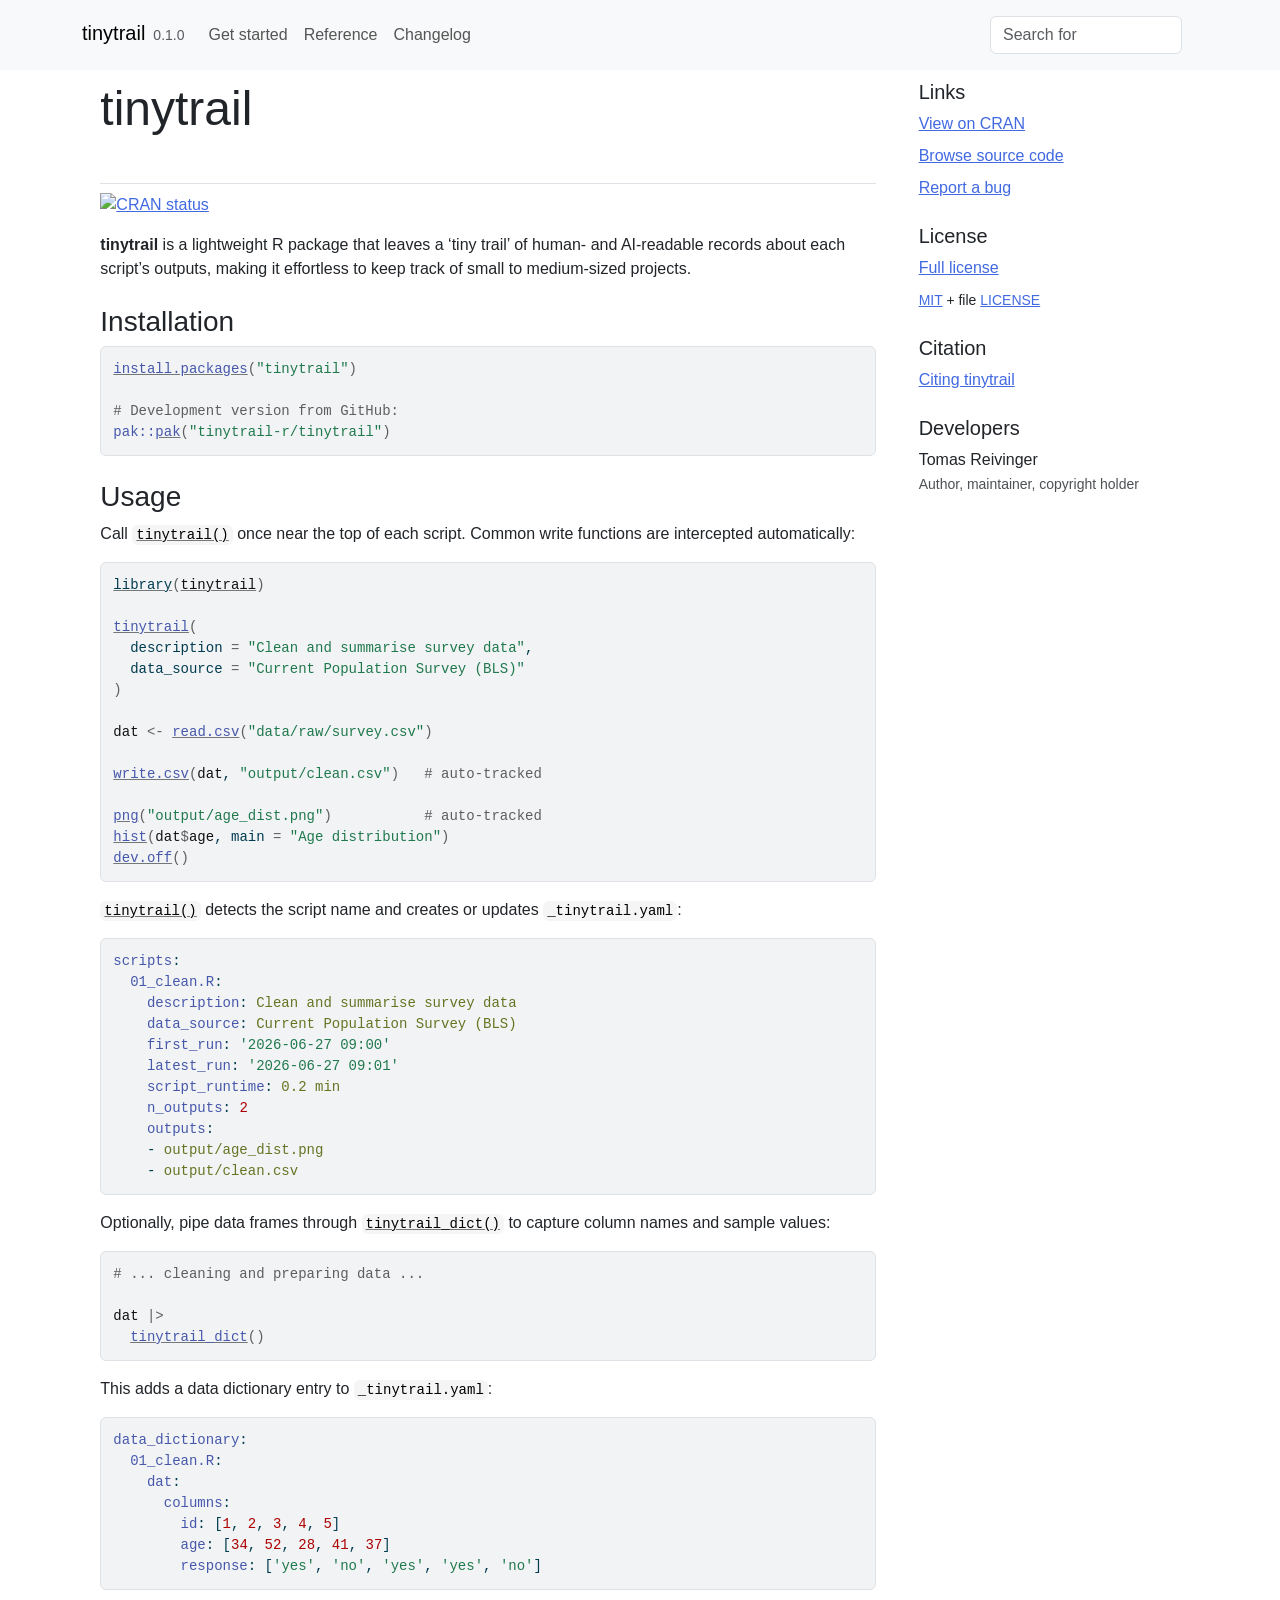
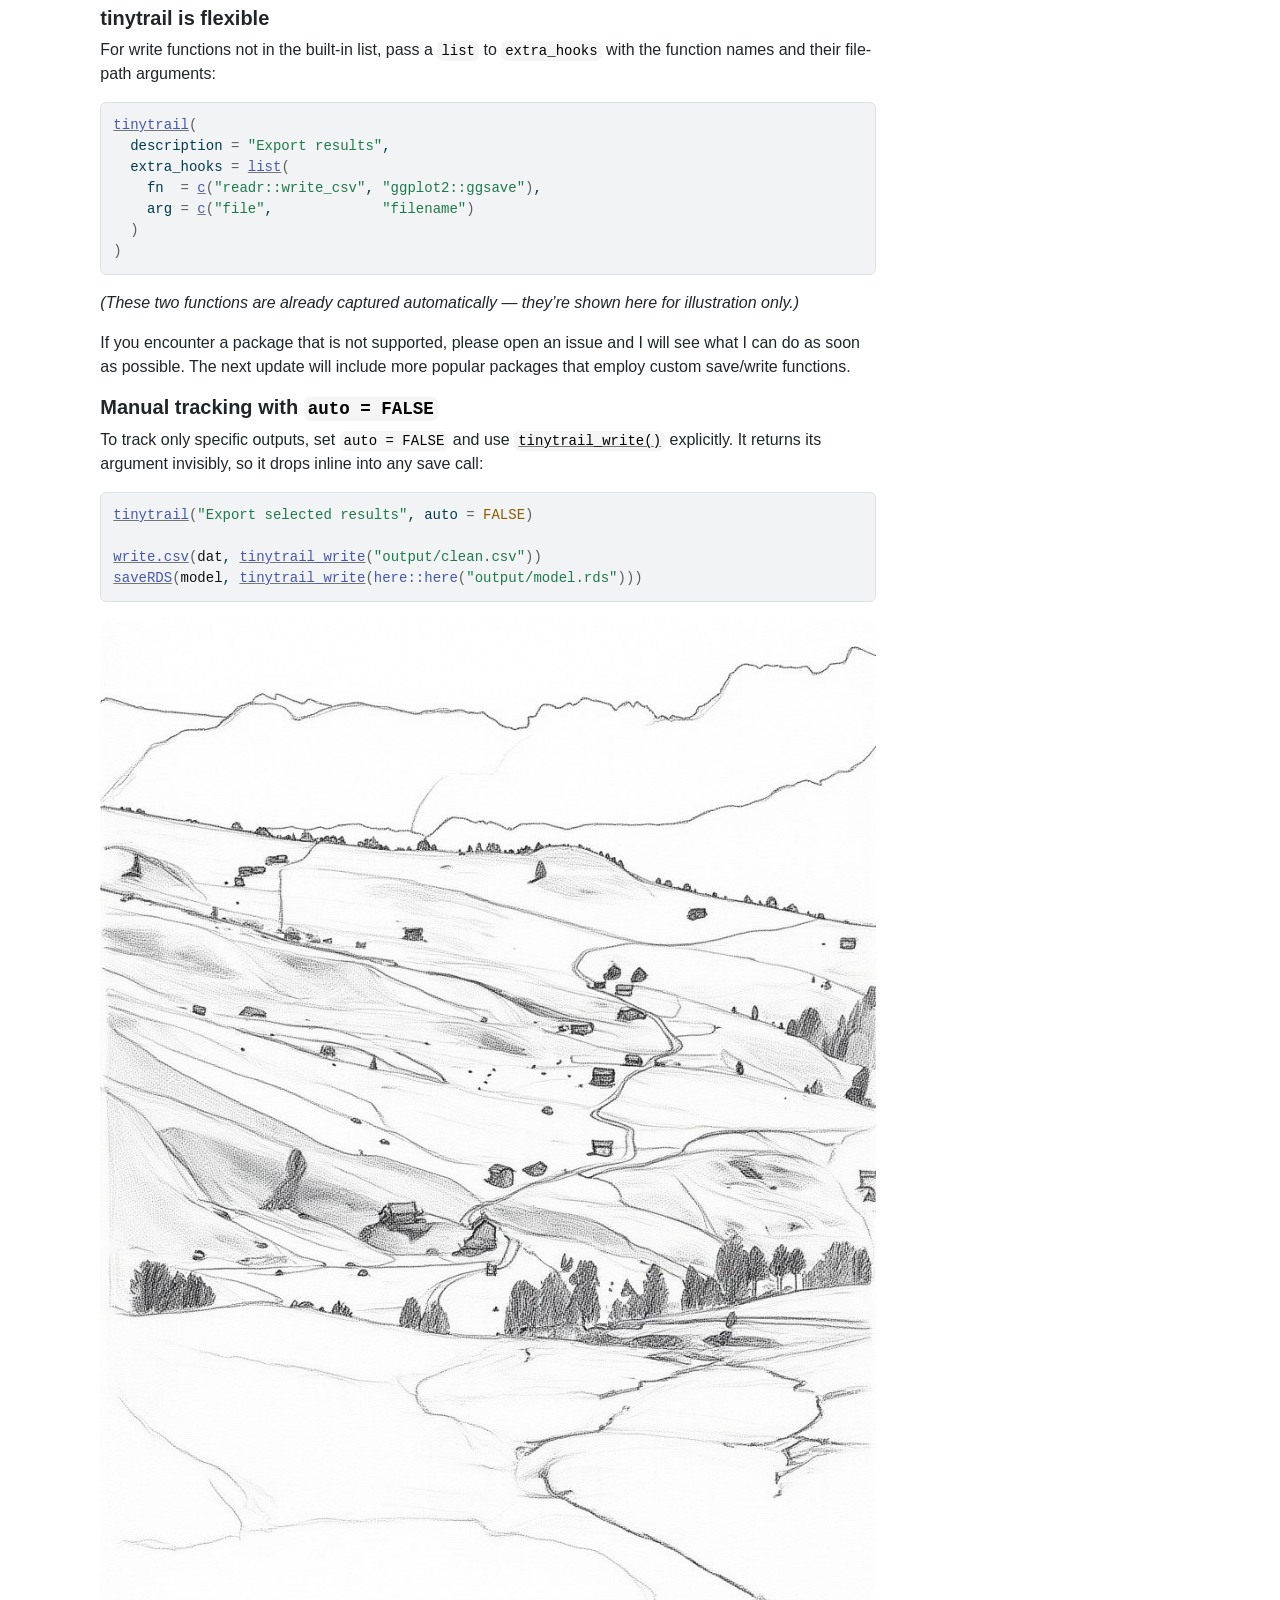
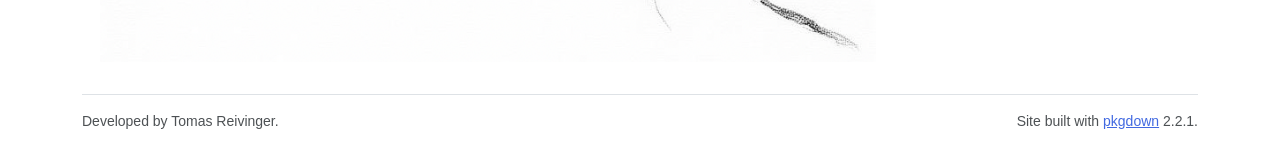
==== commit 744445f2: "Deploying to gh-pages from @ tinytrail-r/tinytrail@4e12e0b0b2ee47668a44834ef9b6fcac8a534fbb 🚀" ====
--- a/index.html
+++ b/index.html
@@ -50,7 +50,7 @@
   <main id="main" class="col-md-9"><div class="section level1">
 <div class="page-header"><h1 id="tinytrail">tinytrail<a class="anchor" aria-label="anchor" href="#tinytrail"></a>
 </h1></div>
-<p><a href="https://CRAN.R-project.org/package=tinytrail" class="external-link"><img src="https://www.r-pkg.org/badges/version/tinytrail" alt="CRAN status"></a> <a href="https://cran.r-project.org/package=tinytrail" class="external-link"><img src="https://cranlogs.r-pkg.org/badges/last-week/tinytrail" alt="CRAN downloads"></a></p>
+<p><a href="https://CRAN.R-project.org/package=tinytrail" class="external-link"><img src="https://www.r-pkg.org/badges/version/tinytrail" alt="CRAN status"></a></p>
 <p><strong>tinytrail</strong> is a lightweight R package that leaves a ‘tiny trail’ of human- and AI-readable records about each script’s outputs, making it effortless to keep track of small to medium-sized projects.</p>
 <div class="section level2">
 <h2 id="installation">Installation<a class="anchor" aria-label="anchor" href="#installation"></a>
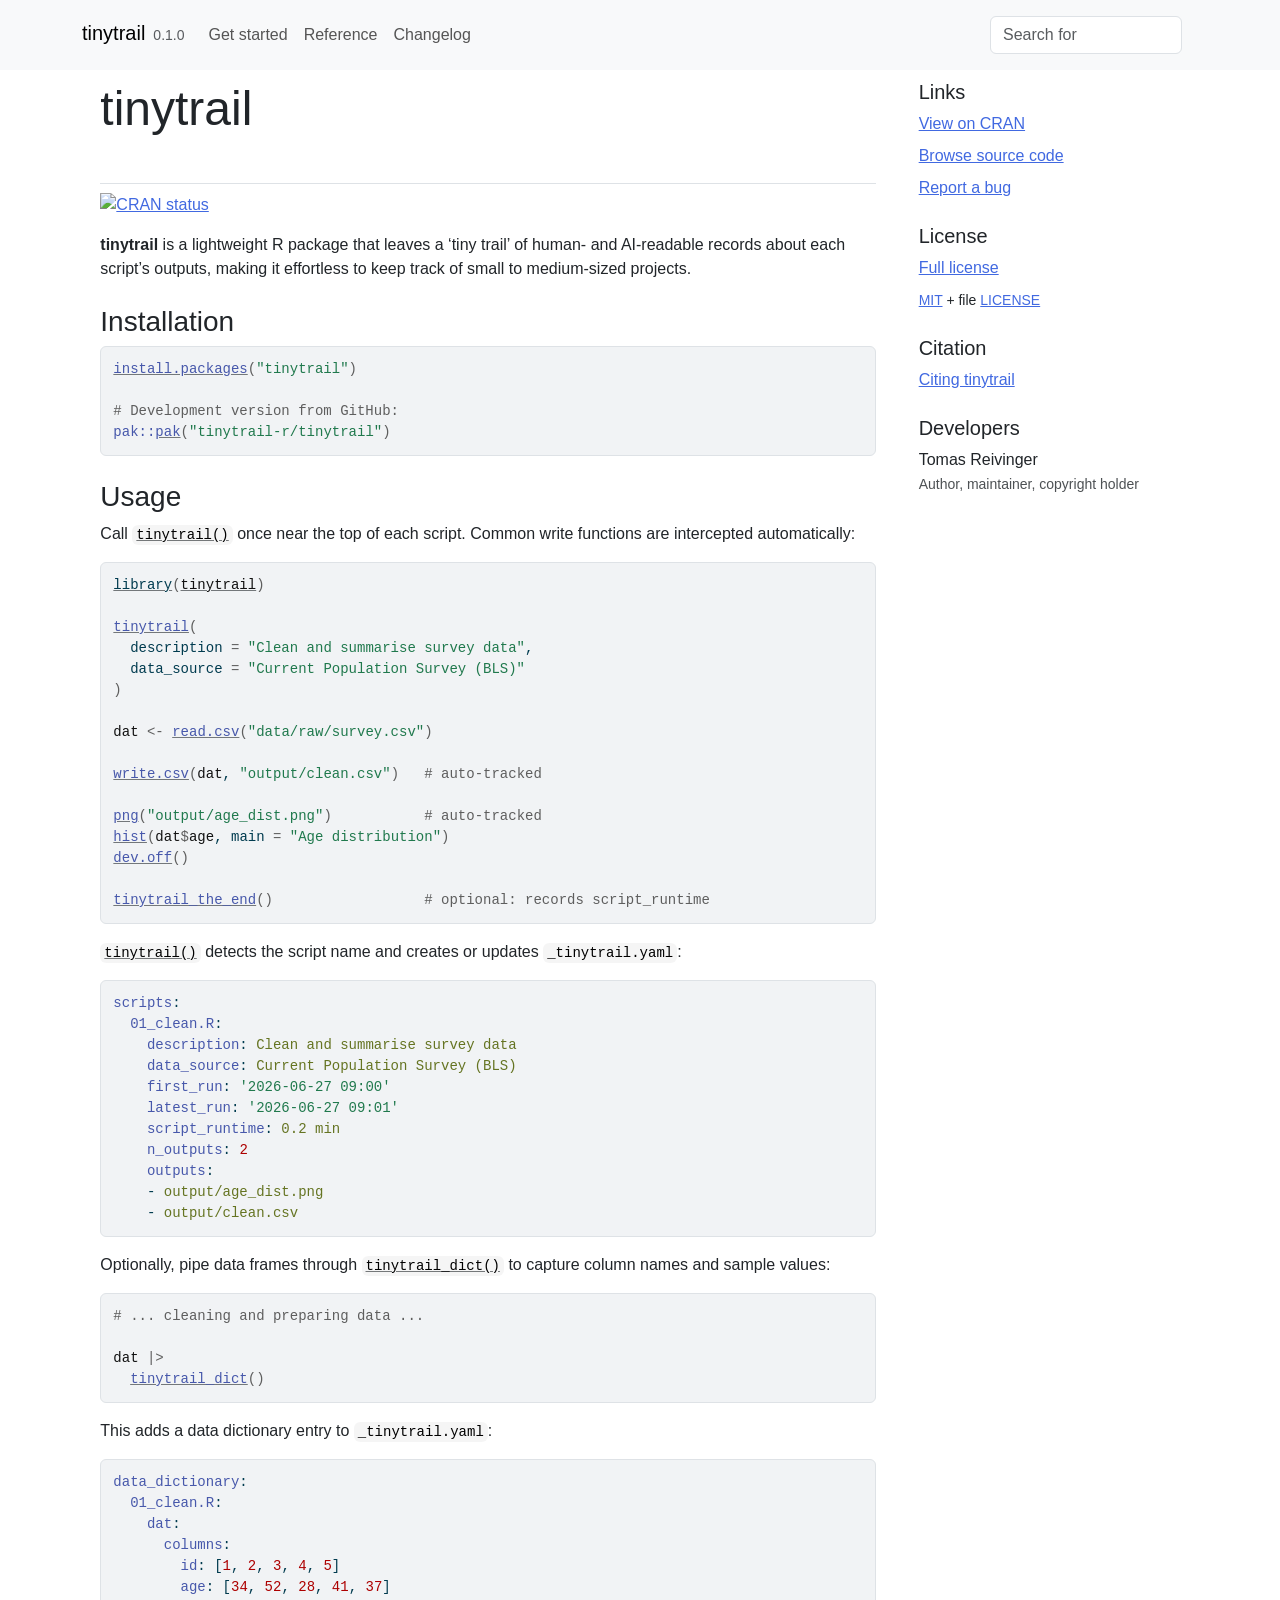
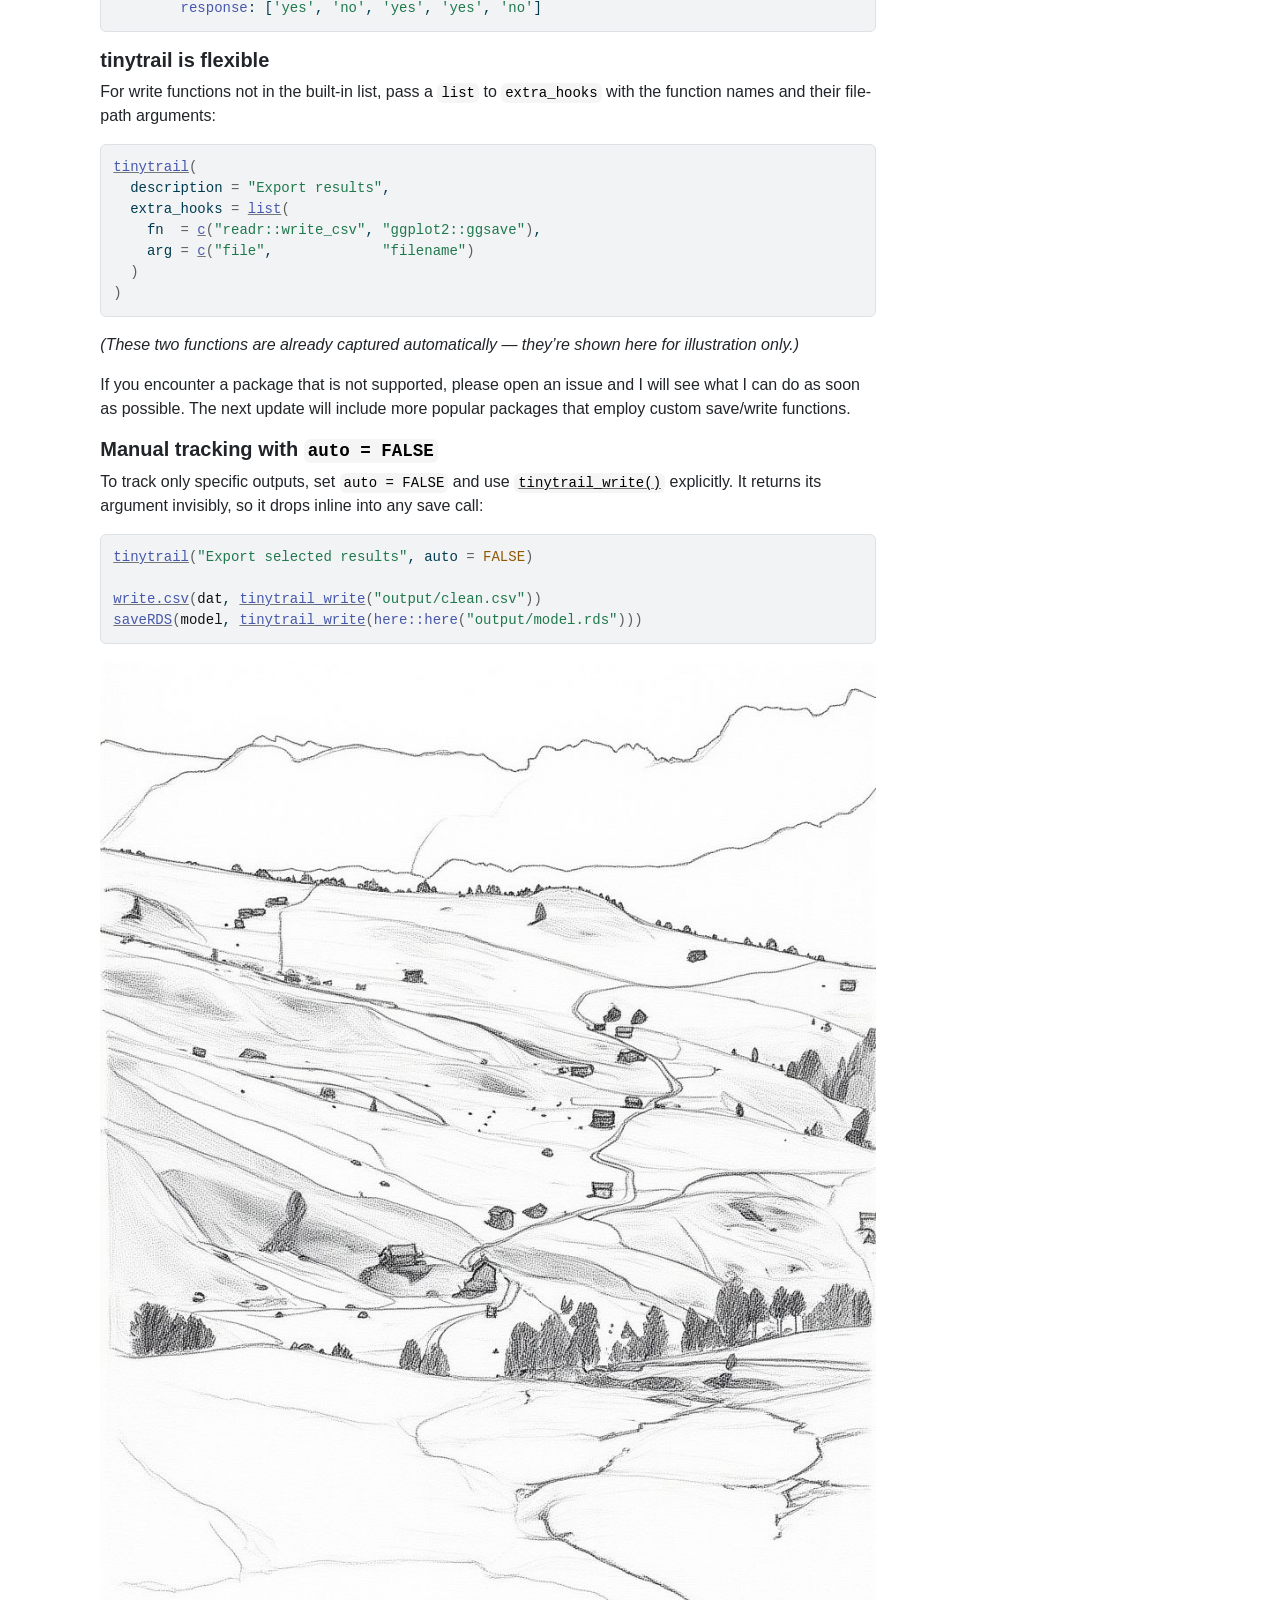
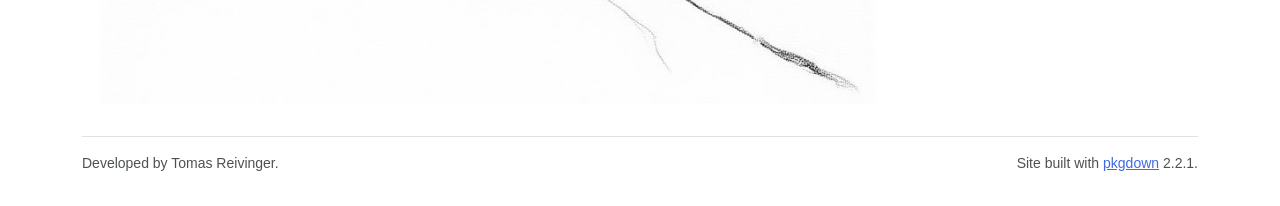
==== commit d4a606be: "Deploying to gh-pages from @ tinytrail-r/tinytrail@e27fad1f397d43bb0bdb46247b2d969e75a32685 🚀" ====
--- a/index.html
+++ b/index.html
@@ -1,8 +1,7 @@
 <!DOCTYPE html>
 <!-- Generated by pkgdown: do not edit by hand --><html lang="en-US">
 <head>
-<meta http-equiv="Content-Type" content="text/html; charset=UTF-8">
-<meta charset="utf-8">
+<meta charset="UTF-8">
 <meta http-equiv="X-UA-Compatible" content="IE=edge">
 <meta name="viewport" content="width=device-width, initial-scale=1, shrink-to-fit=no">
 <title>Lightweight Auto-Updating Project Tracker and Data Dictionary • tinytrail</title>
@@ -79,7 +78,9 @@
 <span></span>
 <span><span class="fu"><a href="https://rdrr.io/r/grDevices/png.html" class="external-link">png</a></span><span class="op">(</span><span class="st">"output/age_dist.png"</span><span class="op">)</span>           <span class="co"># auto-tracked</span></span>
 <span><span class="fu"><a href="https://rdrr.io/r/graphics/hist.html" class="external-link">hist</a></span><span class="op">(</span><span class="va">dat</span><span class="op">$</span><span class="va">age</span>, main <span class="op">=</span> <span class="st">"Age distribution"</span><span class="op">)</span></span>
-<span><span class="fu"><a href="https://rdrr.io/r/grDevices/dev.html" class="external-link">dev.off</a></span><span class="op">(</span><span class="op">)</span></span></code></pre></div>
+<span><span class="fu"><a href="https://rdrr.io/r/grDevices/dev.html" class="external-link">dev.off</a></span><span class="op">(</span><span class="op">)</span></span>
+<span></span>
+<span><span class="fu"><a href="reference/tinytrail_the_end.html">tinytrail_the_end</a></span><span class="op">(</span><span class="op">)</span>                  <span class="co"># optional: records script_runtime</span></span></code></pre></div>
 <p><code><a href="reference/tinytrail.html">tinytrail()</a></code> detects the script name and creates or updates <code>_tinytrail.yaml</code>:</p>
 <div class="sourceCode" id="cb3"><pre class="sourceCode yaml"><code class="sourceCode yaml"><span id="cb3-1"><a href="#cb3-1" tabindex="-1"></a><span class="fu">scripts</span><span class="kw">:</span></span>
 <span id="cb3-2"><a href="#cb3-2" tabindex="-1"></a><span class="at">  </span><span class="fu">01_clean.R</span><span class="kw">:</span></span>
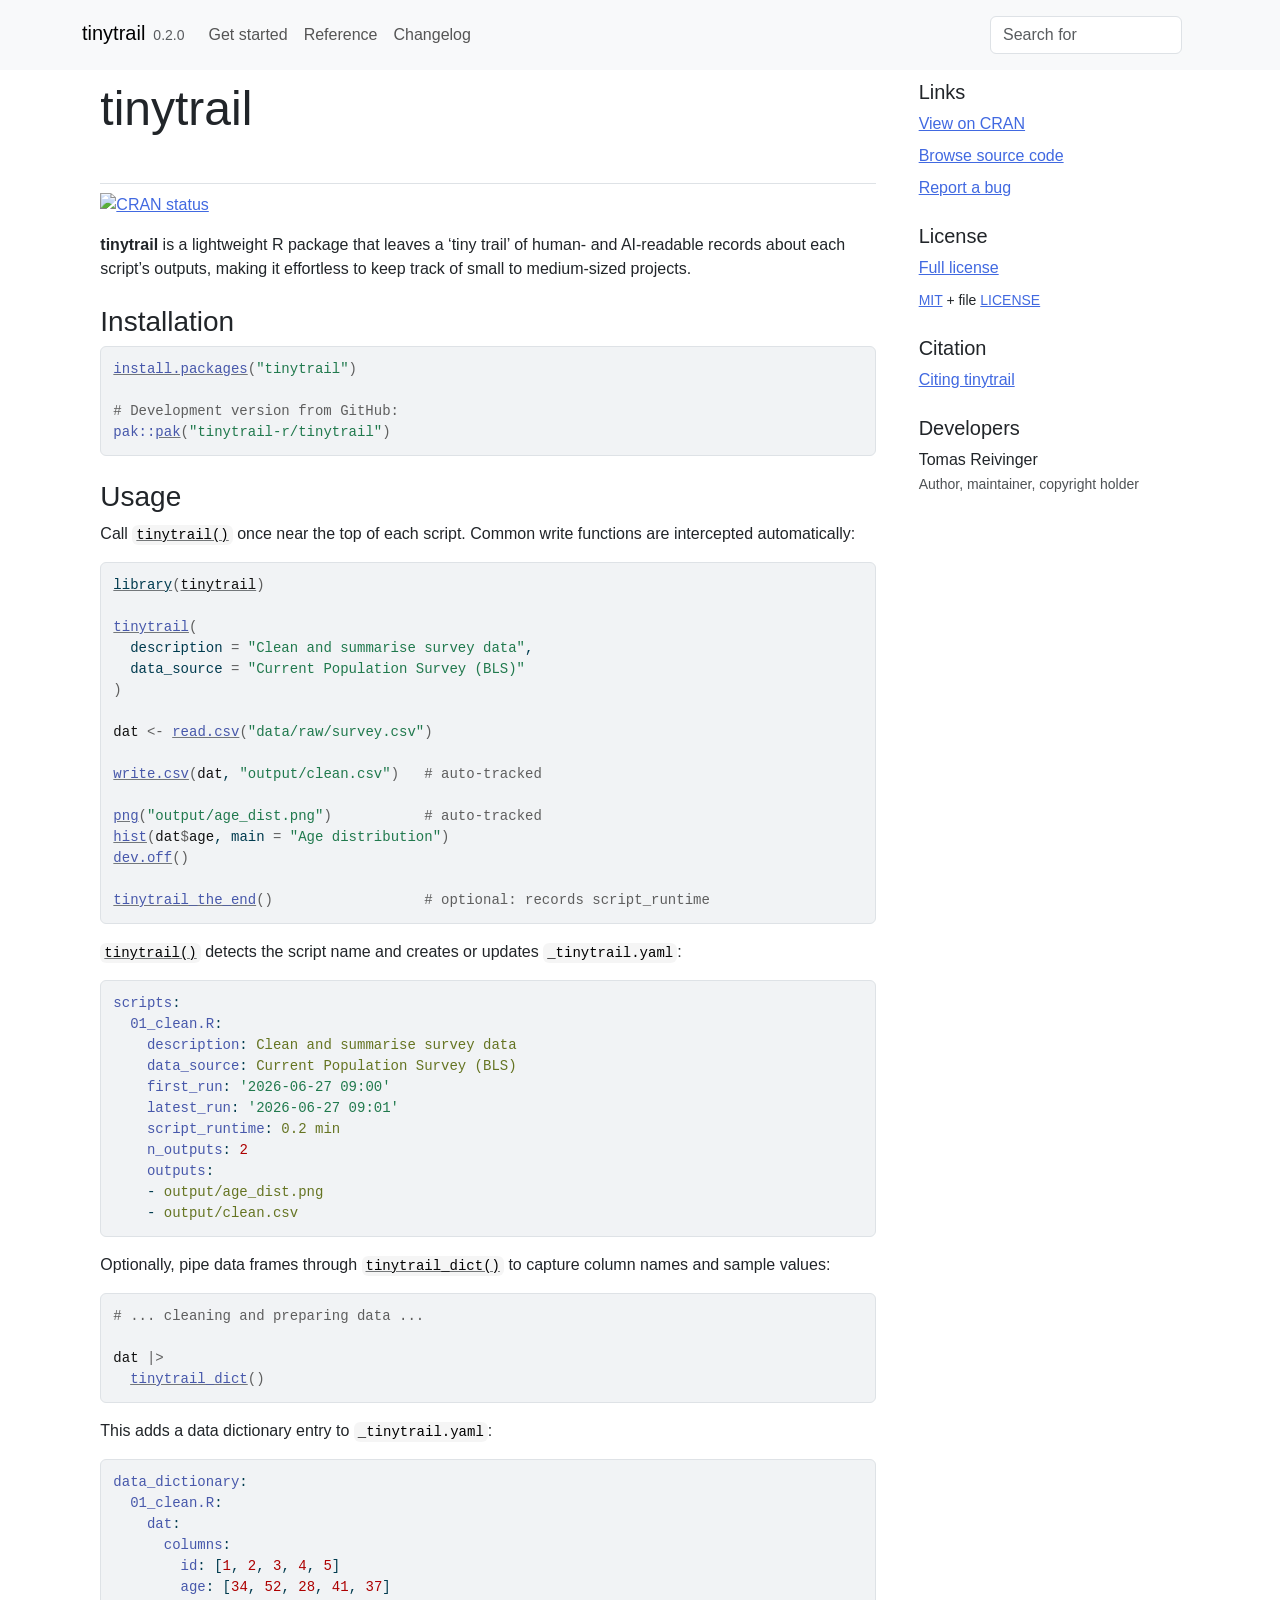
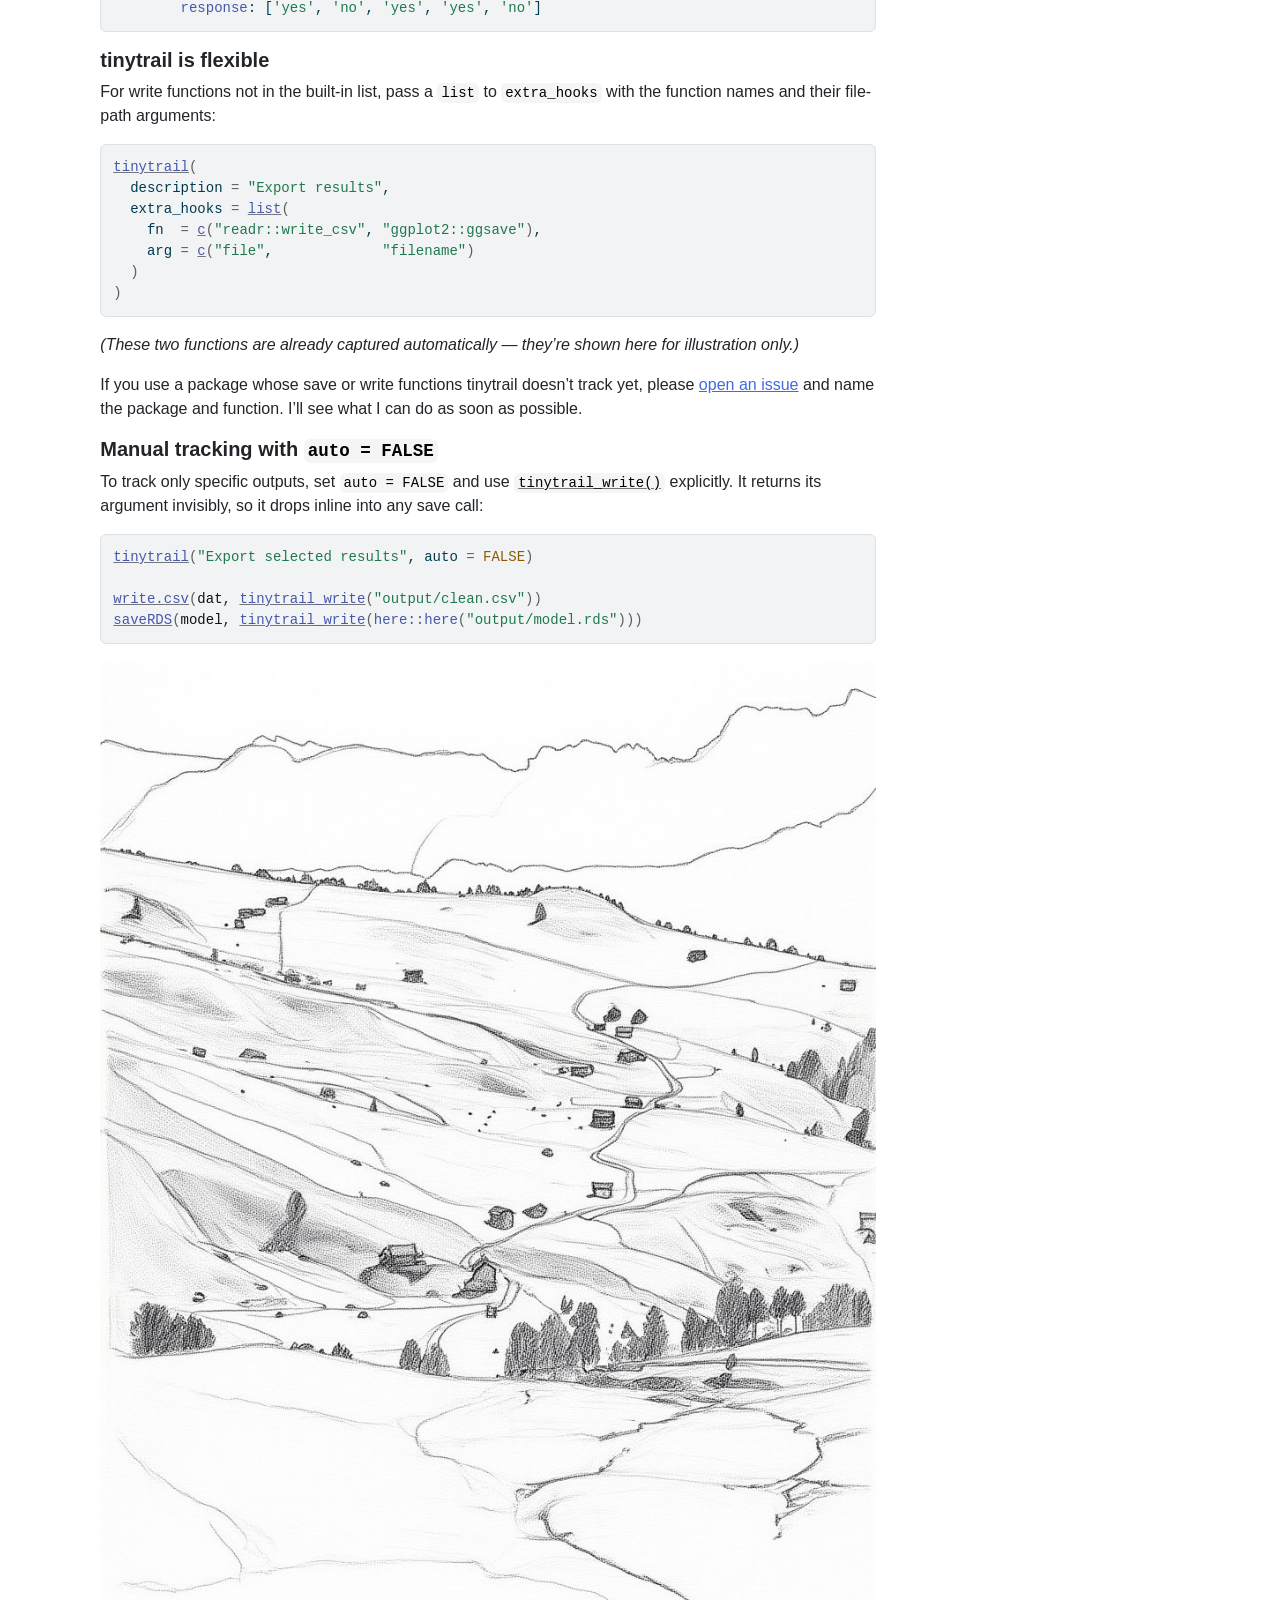
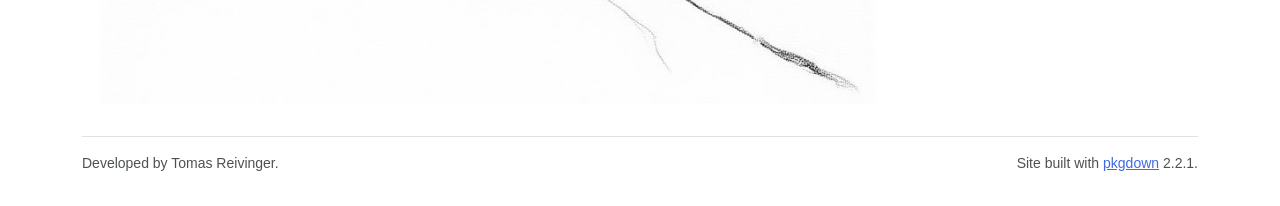
==== commit ad4af63e: "Deploying to gh-pages from @ tinytrail-r/tinytrail@6e0d76b843a6c1ebeca64221d2fd8db24f8aebc0 🚀" ====
--- a/index.html
+++ b/index.html
@@ -21,7 +21,7 @@
 
     <a class="navbar-brand me-2" href="index.html">tinytrail</a>
 
-    <small class="nav-text text-muted me-auto" data-bs-toggle="tooltip" data-bs-placement="bottom" title="">0.1.0</small>
+    <small class="nav-text text-muted me-auto" data-bs-toggle="tooltip" data-bs-placement="bottom" title="">0.2.0</small>
 
 
     <button class="navbar-toggler" type="button" data-bs-toggle="collapse" data-bs-target="#navbar" aria-controls="navbar" aria-expanded="false" aria-label="Toggle navigation">
@@ -120,7 +120,7 @@
 <span>  <span class="op">)</span></span>
 <span><span class="op">)</span></span></code></pre></div>
 <p><em>(These two functions are already captured automatically — they’re shown here for illustration only.)</em></p>
-<p>If you encounter a package that is not supported, please open an issue and I will see what I can do as soon as possible. The next update will include more popular packages that employ custom save/write functions.</p>
+<p>If you use a package whose save or write functions tinytrail doesn’t track yet, please <a href="https://github.com/tinytrail-r/tinytrail/issues" class="external-link">open an issue</a> and name the package and function. I’ll see what I can do as soon as possible.</p>
 </div>
 <div class="section level3">
 <h3 id="manual-tracking-with-auto--false">Manual tracking with <code>auto = FALSE</code>
